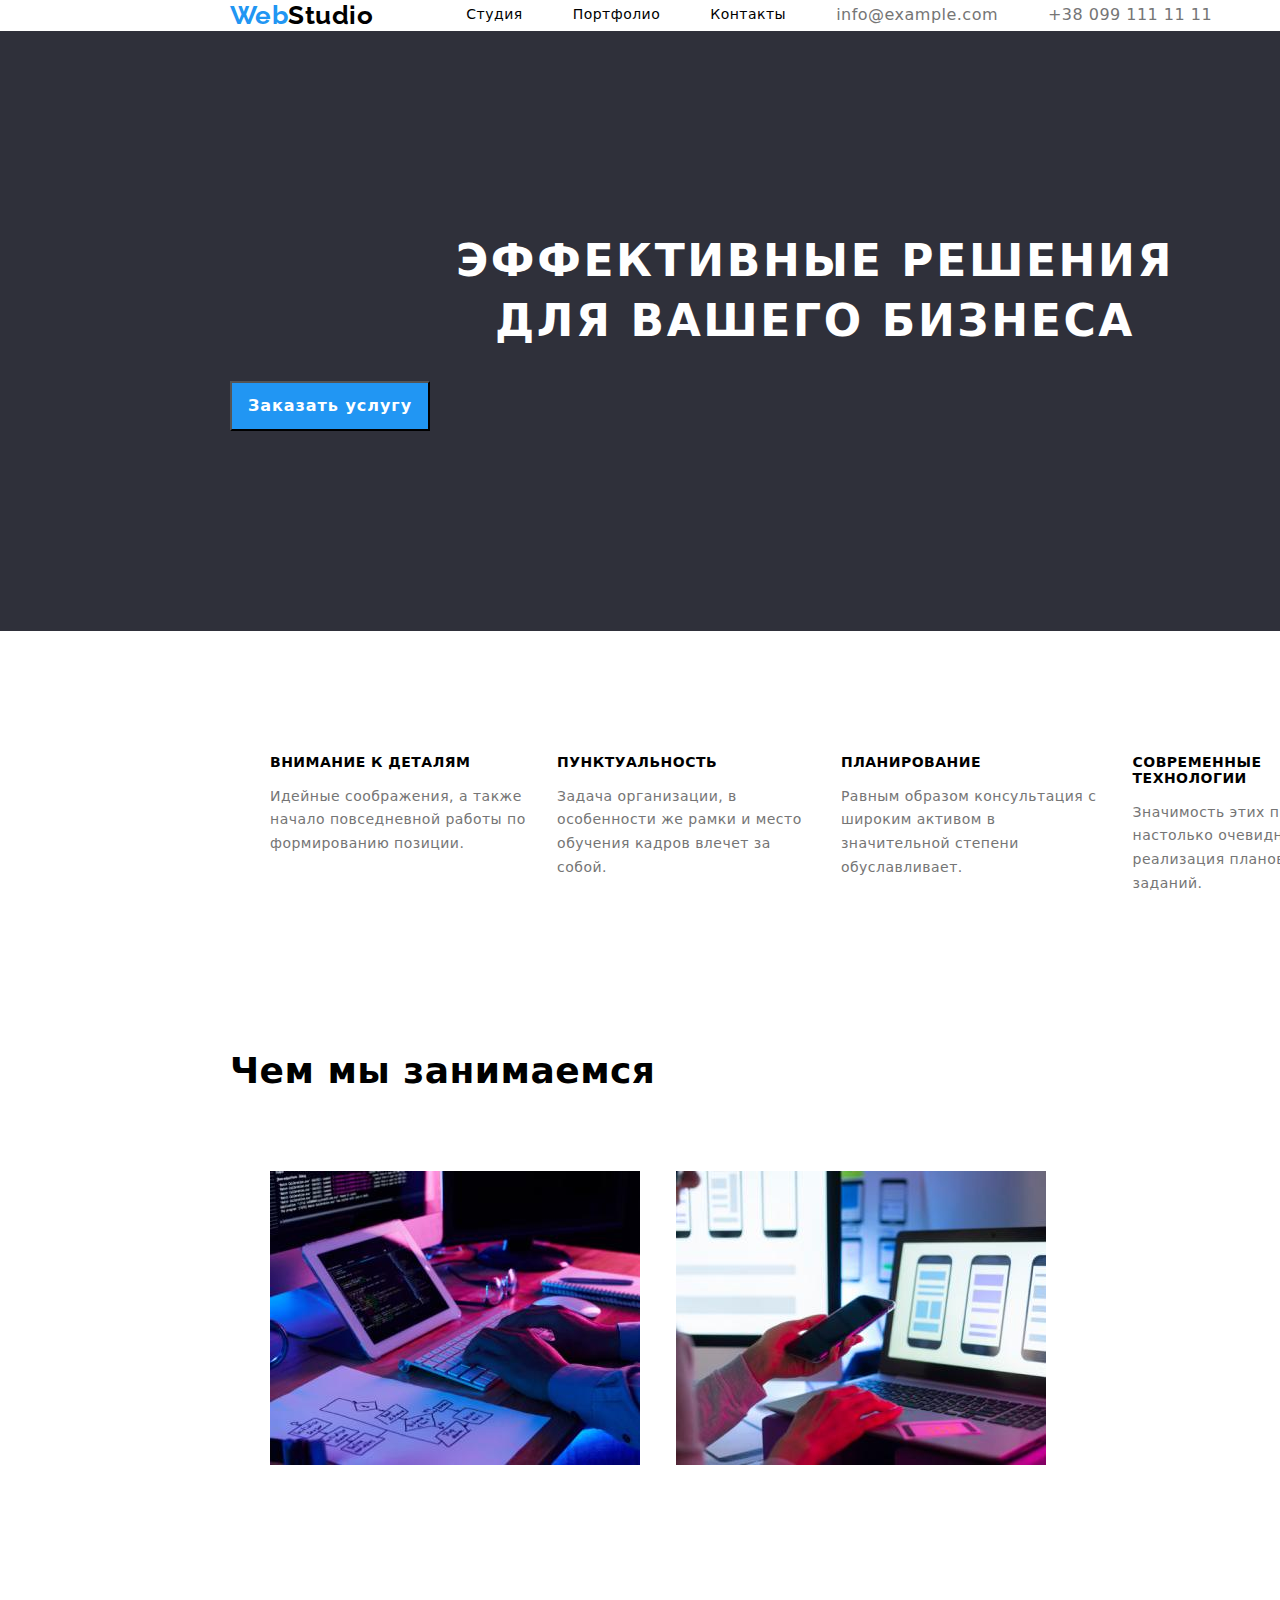
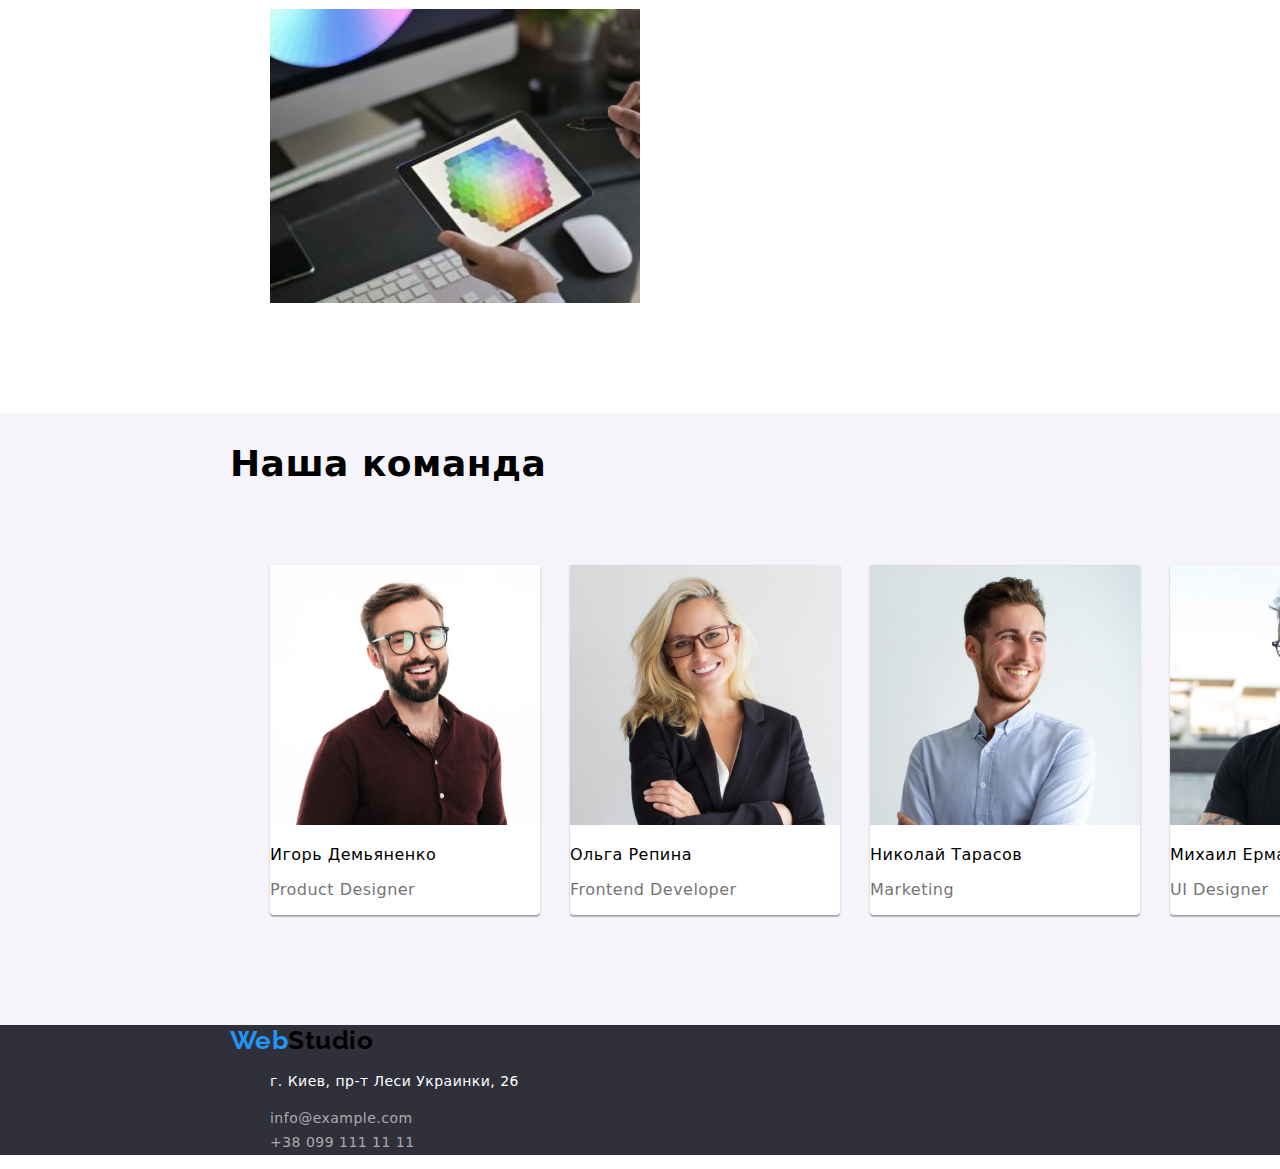
==== index.html @ bfef37d8 "Add files via upload" ====
<!DOCTYPE html>
<html lang="ru">
  <head>
    <meta charset="UTF-8" />
    <meta http-equiv="X-UA-Compatible" content="IE=edge" />
    <meta name="viewport" content="width=device-width, initial-scale=1.0" />
    <title>homework-1</title>
    <link rel="preconnect" href="https://fonts.gstatic.com">
    <link href="https://fonts.googleapis.com/css2?family=Raleway:wght@700&family=Roboto:wght@400;500;700;900&display=swap" rel="stylesheet">
    <link rel="stylesheet" href="./css/styles.css"/>
    <link rel="stylesheet" href="css/modern-normalize.css">
  </head>
  <body>
    <header>
      <div class="container">
      <nav class="navigation-line"> 
        <a href="index.html" class="logo"><span class="logo1">Web</span>Studio</a>
        <ul class="navigation">
          <li ><a class="nav-buttons" href="index.html">Студия</a></li>
          <li ><a class="nav-buttons" href="portfolio.html">Портфолио</a></li>
          <li ><a class="nav-buttons" href="contacts.html">Контакты</a></li>
        </ul>
      
        <ul  class="nav-contacts">
          <li><a class="nav-email" href="mailto:info@example.com">info@example.com</a></li>
          <li><a class="nav-tel" href="tel:+380991111111">+38 099 111 11 11</a></li>
        </ul> 
      </nav>   
    </div>
    </header>
    <main>
      <section class="main-section">
        <div class="container">
        <h1  class="main-congr">Эффективные решения <br>для вашего бизнеса</h1>
        <button class="main-button">Заказать услугу</button>
        </div> 
      </section>
      <section>
        <div class="container">
        <ul class="princips-list">
          <li class="princips">
            <h3 class="princips-title">Внимание к деталям</h3>
            <p class="princips-text">Идейные соображения, а также начало повседневной работы по формированию позиции.</p>
          </li>
          <li class="princips">
            <h3 class="princips-title">Пунктуальность</h3>
            <p  class="princips-text">Задача организации, в особенности же рамки и место обучения кадров влечет за собой.</p>
          </li>
          <li class="princips">
            <h3 class="princips-title">Планирование</h3>
            <p  class="princips-text">Равным образом консультация с широким активом в значительной степени обуславливает.</p>
          </li>
          <li class="princips">
            <h3 class="princips-title">Современные технологии</h3>
            <p  class="princips-text">Значимость этих проблем настолько очевидна, что реализация плановых заданий.</p>
          </li>
        </ul>
      </div>
      </section>
      <section class="activities">
        <div class="container">
        <h2>Чем мы занимаемся</h2>
        <ul>
          <li class="activities-list">
            <img src="images/box1.jpg" alt="box1" width="370">
          </li>
          <li class="activities-list">
            <img src="images/box2.jpg" alt="box2" width="370">
          </li>
          <li class="activities-list">
            <img src="images/box3.jpg" alt="box3" width="370">
          </li>
        </ul>
        </div>
      </section>
      <section class="our-team">
        <div class="container">
        <h2>Наша команда</h2>
        <ul class="team-list">
          <li class="team-card">
            <img src="images/ava1.jpg" alt="card1" width="270">
            <h3 class="cardname">Игорь Демьяненко</h3>
            <p class="role">Product Designer</p>
          </li>
          <li class="team-card">
            <img src="images/ava2.jpg" alt="card2" width="270">
            <h3 class="cardname">Ольга Репина</h3>
            <p class="role">Frontend Developer</p>  
          </li>
          <li class="team-card">
            <img src="images/ava3.jpg" alt="card3" width="270">
            <h3 class="cardname">Николай Тарасов</h3>
            <p class="role">Marketing</p> </li>
          <li class="team-card">
            <img src="images/ava4.jpg" alt="card4" width="270">
            <h3 class="cardname">Михаил Ермаков</h3>
            <p class="role">UI Designer</p></li>
        </ul></div>
      </section>
    </main>
    <footer class="footer">
      <div class="container">
      <a href="index.html" class="logo"><span class="logo1">Web</span>Studio</a>
      <address>
          <ul class="footer-info">
            <li><p class="address">г. Киев, пр-т Леси Украинки, 26</p></li>
            <li><a class="nav-email-down" href="mailto:info@example.com">info@example.com</a></li>
            <li><a class="nav-tel-down" href="tel:+380991111111">+38 099 111 11 11</a></li>
        </ul>
      </address></div>     
    </footer>
  </body>  
</html>
---- css/styles.css ----
:root{
    --grey-color: #757575;
    --hover-color: #2196f3;
}
body{
    font-family: roboto, sans-serif;
    letter-spacing: 0.03em;
}
.container{
    width: 1200px;
    margin: 0 auto;
    margin-left: 215px;
    padding: 0 15px;
}
.main-congr{
    font-size: 44px;
    line-height: 1.36;
    font-weight: 900;
    color: #ffffff;
    text-transform: uppercase;
    letter-spacing: 0.06em;   
}
.navigation-line{
    margin: 0 auto;
    display: flex;
    flex-direction: row;
    align-items:center;    
}
.navigation, .nav-contacts {
    list-style: none;
    text-decoration: none;
    margin: 0;
    padding: 0;
}

/*логотип*/
.logo {
    font-family: Raleway;
    font-size: 26px;
    font-weight: 700;
    line-height: 1.19;
    color: #000000;
}
.logo:hover{
    color: #000000;
}

.logo1 {
    color: var(--hover-color);
}

/*верхняя навигация*/

.navigation {
    display: flex;
    flex-direction: row;
    justify-content: space-between;
    font-size: 14px;
    font-weight: 500;
    line-height: 1.14;
    margin-left: 93px;
}
.nav-buttons{
    color: black;
    padding-right: 50px;   
}
.nav-buttons:hover,
.nav-buttons:focus{
    color: var(--hover-color);
}
.nav-buttons:active{
    color: #2196f3;
}
.nav-contacts{
    display: flex;
    flex-direction: row;
    justify-content: center;
    align-items: center;
}
.nav-email {
   color: var(--grey-color);
}
.nav-tel{
    margin-left: 50px;
    color: var(--grey-color);
}
.nav-email:hover,
.nav-email:focus {
    color: var(--hover-color);
}
.nav-tel:hover,
.nav-tel:focus{
    color: var(--hover-color);
}
.nav-email, .nav-tel, .logo, .nav-buttons {
text-decoration: none;

}
.nav-contacts{
    display: inline-flex; 
}

/*главная секция*/
.main-section {
    background-color: #2F303A;
    justify-content: center;
    align-items: center;
    display: flex;
    flex-direction: column;
}
.main-congr{
    margin: 0px;
    padding-top: 200px;
    text-align: center;
}
.main-button {
    margin-top: 30px;
    margin-bottom: 200px;
    color: #ffffff;
    background-color:var(--hover-color);
    width: 200px;
    height: 50px;
    font-size: 16px;
    line-height: 1.87;
    font-weight: 700;
    letter-spacing: 0.06em;
}
/**/
.princips-list{
    display: flex;
    flex-basis: 270px;
    padding-top: 94px;
}
.princips{
    margin-right: 30px;
}
.princips-title {
    font-size: 18px;
    font-weight: 700;
    line-height: 2;
}
.princips-text{
    color: var(--grey-color);
    font-weight: 400;
}
h2{
    font-size: 36px;
    line-height: 1.16;
    font-weight: bold;
    
}

/*кнопки*/
.button{
    font-family: roboto;
    font-size: 16px;
    line-height: 1.6;
    font-weight: 500;
    cursor: pointer;
    border: none;
    border-radius: 4px;
    margin-right: 8px;
    
}
.button:hover, .button:focus{
    background-color: var(--hover-color);
    color:#ffffff;
}

/*портфолио проекты*/
.filters{
   display: flex;
   justify-content: center;
    list-style: none;
     
}
.projects-list{
    display: flex;
    flex-wrap: wrap;
}
.project{
    margin: 30px 30px;
    list-style: none;
 
}

.princips-list h3{
    text-transform: uppercase;
    line-height: 1.14;
    font-size: 14px;
}
.princips{
    display: inline-table; 
    align-items: center;
    font-size: 14px;
    line-height: 1.7;    
}
.activities{
    display: flex;
    align-items: center;
    flex-direction: column;
    padding-top: 94px;
}

.activities-list{
    display: inline-flex;
    justify-content: center;
    margin: 50px 30px 94px 0;
}
.our-team{
    display: flex;
    align-items: center;
    flex-direction: column;
    background-color: #F5F4FA;
}
.team-list{
    align-items: center;
    display: flex;   
    line-height: 19px;
    list-style: none;
}
.team-card{
    margin: 50px 30px 94px 0px;
    background-color: #ffffff;
    box-shadow: 0px 1px 3px rgba(0, 0, 0, 0.12), 0px 1px 1px rgba(0, 0, 0, 0.14), 0px 2px 1px rgba(0, 0, 0, 0.2);
    border-radius: 0px 0px 4px 4px;
}
.cardname{
    align-items: center;
    font-size: 16px;
    font-weight: 500;
}
.role{
    font-size: 16px;
    color: var(--grey-color);
    font-weight: 400;
}
/*нижняя часть*/
.footer{
    background-color:#2F303A;
}
.address{
    font-size: 14px;
    font-style: normal;
    line-height: 1.7;
    color: #ffffff;
}
.footer-info{
    text-decoration: none;
    list-style: none;
    font-size: 14px;
    font-style: normal;
    line-height: 1.7;
}
.nav-email-down, .nav-tel-down{
    color: rgba(255, 255, 255, 0.6);
    text-decoration: none;
    list-style: none;
    font-size: 14px;
    font-style: normal;
    line-height: 1.7;
}
.nav-email-down:hover, .nav-email-down:focus{
    color: var(--hover-color);
} 
.nav-tel-down:hover, .nav-tel-down:focus{
    color: var(--hover-color);
}
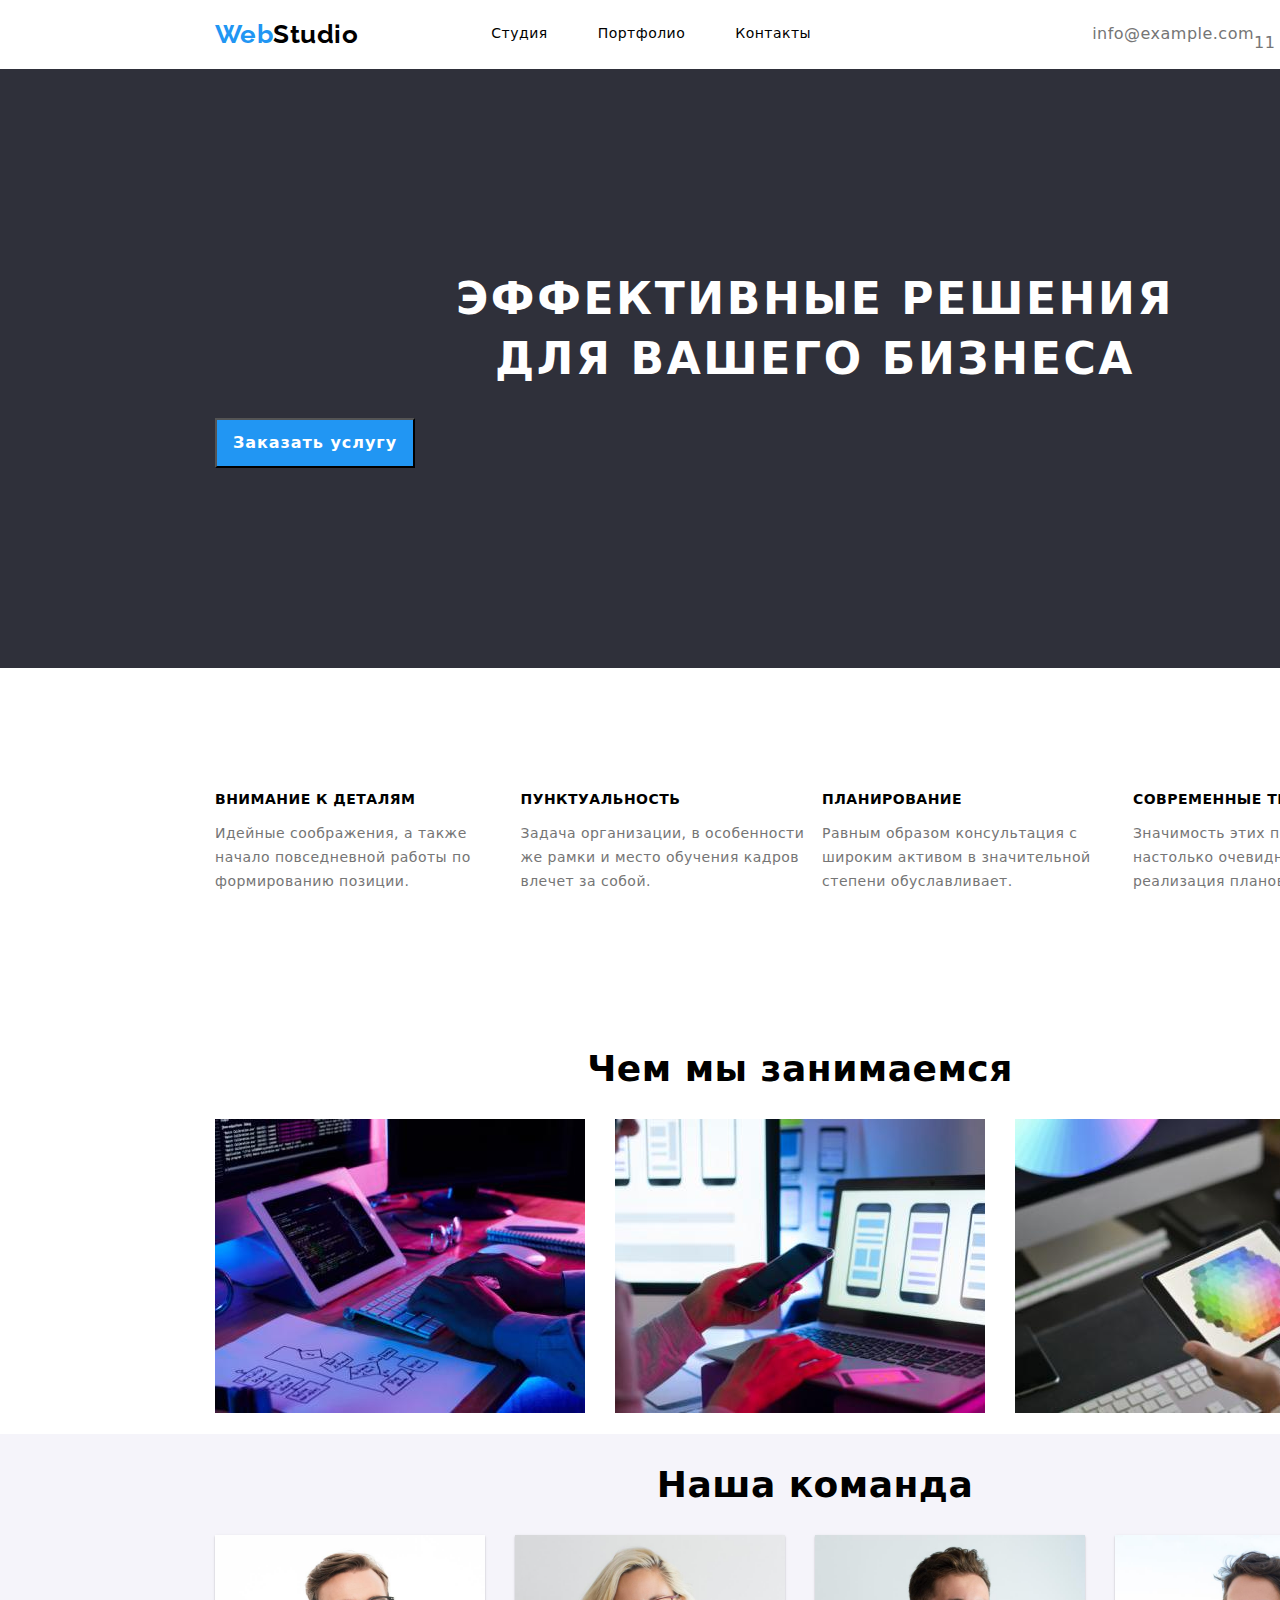
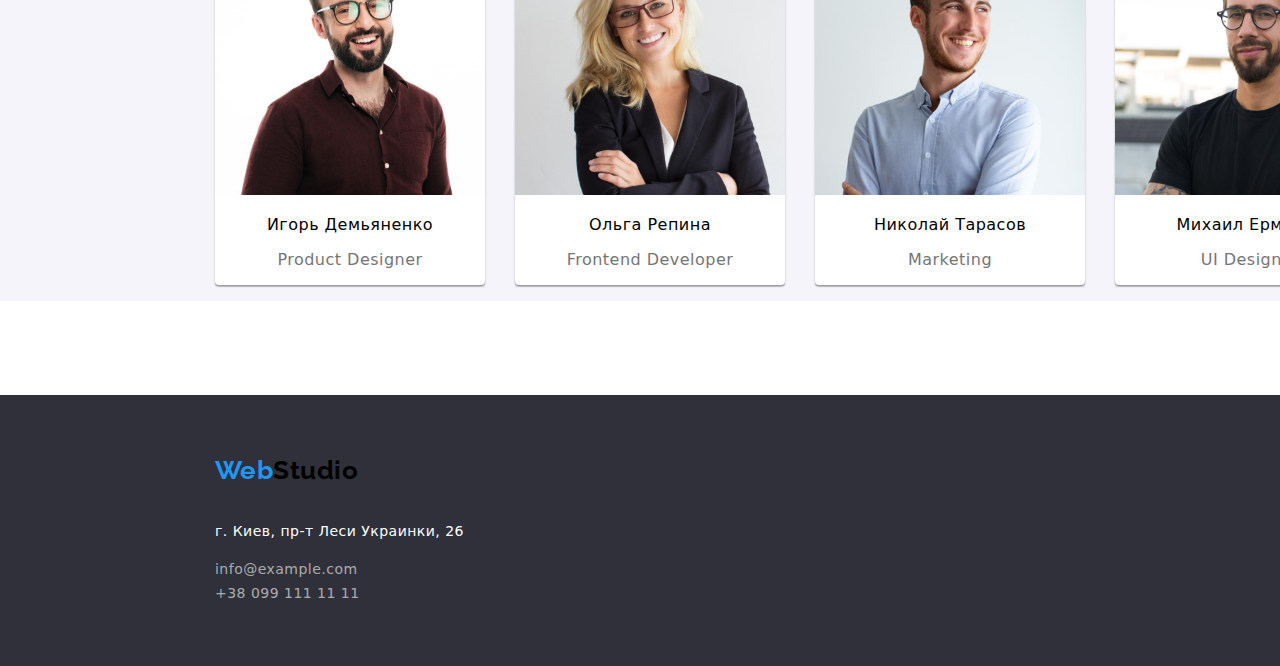
==== commit 12b4abff: "add blocks" ====
--- a/index.html
+++ b/index.html
@@ -59,15 +59,15 @@
       </section>
       <section class="activities">
         <div class="container">
-        <h2>Чем мы занимаемся</h2>
-        <ul>
-          <li class="activities-list">
+        <h2 class="activities-title">Чем мы занимаемся</h2>
+        <ul class="activities-list">
+          <li class="activities-item">
             <img src="images/box1.jpg" alt="box1" width="370">
           </li>
-          <li class="activities-list">
+          <li class="activities-item">
             <img src="images/box2.jpg" alt="box2" width="370">
           </li>
-          <li class="activities-list">
+          <li class="activities-item">
             <img src="images/box3.jpg" alt="box3" width="370">
           </li>
         </ul>
@@ -75,7 +75,7 @@
       </section>
       <section class="our-team">
         <div class="container">
-        <h2>Наша команда</h2>
+        <h2 class="team-title">Наша команда</h2>
         <ul class="team-list">
           <li class="team-card">
             <img src="images/ava1.jpg" alt="card1" width="270">
--- a/css/styles.css
+++ b/css/styles.css
@@ -5,12 +5,93 @@
 body{
     font-family: roboto, sans-serif;
     letter-spacing: 0.03em;
-}
+    list-style: none;
+}
+
 .container{
     width: 1200px;
-    margin: 0 auto;
     margin-left: 215px;
-    padding: 0 15px;
+}
+
+/*логотип*/
+.logo {
+    font-family: Raleway;
+    font-size: 26px;
+    font-weight: 700;
+    line-height: 1.19;
+    color: #000000;
+}
+.logo:hover{
+    color: #000000;
+}
+
+.logo1 {
+    color: var(--hover-color);
+}
+
+/*верхняя навигация*/
+.navigation-line{
+    display: flex;
+    flex-direction: row;
+    align-items:center;  
+}
+.navigation, .nav-contacts {
+    list-style: none;
+    text-decoration: none;
+    
+}
+.navigation {
+    display: flex;
+    flex-direction: row;
+    justify-content: space-between;
+    font-size: 14px;
+    font-weight: 500;
+    line-height: 1.14;
+    margin-left: 93px;
+}
+.nav-buttons{
+    color: black;
+    padding-right: 50px;   
+}
+
+.nav-buttons:hover,
+.nav-buttons:focus{
+    color: var(--hover-color);
+}
+.nav-buttons:active{
+    color: #2196f3;
+}
+.nav-contacts{
+    align-items: center;
+    padding-left: 0px;
+    display: inline-flex; 
+}
+.nav-email {
+   color: var(--grey-color);
+   padding-left: 231px;
+}
+.nav-tel{
+    color: var(--grey-color);
+    padding-left: 50px;
+}
+.nav-email:hover,
+.nav-email:focus {
+    color: var(--hover-color);
+}
+.nav-tel:hover,
+.nav-tel:focus{
+    color: var(--hover-color);
+}
+.nav-email, .nav-tel, .logo, .nav-buttons {
+    text-decoration: none;
+}
+
+/*главная секция*/
+.main-section {
+    background-color: #2F303A;
+    display:block;
+    flex-direction: column;
+    justify-content: center;
 }
 .main-congr{
     font-size: 44px;
@@ -19,96 +100,6 @@
     color: #ffffff;
     text-transform: uppercase;
     letter-spacing: 0.06em;   
-}
-.navigation-line{
-    margin: 0 auto;
-    display: flex;
-    flex-direction: row;
-    align-items:center;    
-}
-.navigation, .nav-contacts {
-    list-style: none;
-    text-decoration: none;
-    margin: 0;
-    padding: 0;
-}
-
-/*логотип*/
-.logo {
-    font-family: Raleway;
-    font-size: 26px;
-    font-weight: 700;
-    line-height: 1.19;
-    color: #000000;
-}
-.logo:hover{
-    color: #000000;
-}
-
-.logo1 {
-    color: var(--hover-color);
-}
-
-/*верхняя навигация*/
-
-.navigation {
-    display: flex;
-    flex-direction: row;
-    justify-content: space-between;
-    font-size: 14px;
-    font-weight: 500;
-    line-height: 1.14;
-    margin-left: 93px;
-}
-.nav-buttons{
-    color: black;
-    padding-right: 50px;   
-}
-.nav-buttons:hover,
-.nav-buttons:focus{
-    color: var(--hover-color);
-}
-.nav-buttons:active{
-    color: #2196f3;
-}
-.nav-contacts{
-    display: flex;
-    flex-direction: row;
-    justify-content: center;
-    align-items: center;
-}
-.nav-email {
-   color: var(--grey-color);
-}
-.nav-tel{
-    margin-left: 50px;
-    color: var(--grey-color);
-}
-.nav-email:hover,
-.nav-email:focus {
-    color: var(--hover-color);
-}
-.nav-tel:hover,
-.nav-tel:focus{
-    color: var(--hover-color);
-}
-.nav-email, .nav-tel, .logo, .nav-buttons {
-text-decoration: none;
-
-}
-.nav-contacts{
-    display: inline-flex; 
-}
-
-/*главная секция*/
-.main-section {
-    background-color: #2F303A;
-    justify-content: center;
-    align-items: center;
-    display: flex;
-    flex-direction: column;
-}
-.main-congr{
     margin: 0px;
     padding-top: 200px;
     text-align: center;
@@ -125,13 +116,14 @@
     font-weight: 700;
     letter-spacing: 0.06em;
 }
-/**/
+
+/*princips section*/
 .princips-list{
     display: flex;
-    flex-basis: 270px;
+    justify-content: center;
     padding-top: 94px;
 }
-.princips{
+.princips:not(::last-child){
     margin-right: 30px;
 }
 .princips-title {
@@ -147,9 +139,20 @@
     font-size: 36px;
     line-height: 1.16;
     font-weight: bold;
-    
-}
-
+}
+.princips-list{
+    list-style-type: none;
+    padding-left: 0px;
+}
+.princips-list h3{
+    text-transform: uppercase;
+    line-height: 1.14;
+    font-size: 14px;
+}
+.princips{
+    font-size: 14px;
+    line-height: 1.7;    
+}
 /*кнопки*/
 .button{
     font-family: roboto;
@@ -160,77 +163,62 @@
     border: none;
     border-radius: 4px;
     margin-right: 8px;
-    
 }
 .button:hover, .button:focus{
     background-color: var(--hover-color);
     color:#ffffff;
 }
 
-/*портфолио проекты*/
-.filters{
-   display: flex;
-   justify-content: center;
-    list-style: none;
-     
-}
-.projects-list{
-    display: flex;
-    flex-wrap: wrap;
-}
-.project{
-    margin: 30px 30px;
-    list-style: none;
- 
-}
-
-.princips-list h3{
-    text-transform: uppercase;
-    line-height: 1.14;
-    font-size: 14px;
-}
-.princips{
-    display: inline-table; 
-    align-items: center;
-    font-size: 14px;
-    line-height: 1.7;    
-}
+
+/**activities**/
+
 .activities{
     display: flex;
-    align-items: center;
-    flex-direction: column;
     padding-top: 94px;
 }
-
+.activities-title{
+    text-align: center;
+}
 .activities-list{
-    display: inline-flex;
-    justify-content: center;
-    margin: 50px 30px 94px 0;
+    padding-left: 0px;
+    list-style-type: none;
+    display: flex;
+}
+.activities-item:not(:last-child){
+    padding-right: 30px;
 }
 .our-team{
     display: flex;
-    align-items: center;
     flex-direction: column;
     background-color: #F5F4FA;
 }
+.team-title{
+    text-align: center;
+}
 .team-list{
-    align-items: center;
+    padding-left: 0px;
     display: flex;   
     line-height: 19px;
     list-style: none;
+    margin-top: 0px;
+}
+.team-list li:not(:last-child){
+    margin-right: 30px;
 }
 .team-card{
-    margin: 50px 30px 94px 0px;
     background-color: #ffffff;
     box-shadow: 0px 1px 3px rgba(0, 0, 0, 0.12), 0px 1px 1px rgba(0, 0, 0, 0.14), 0px 2px 1px rgba(0, 0, 0, 0.2);
     border-radius: 0px 0px 4px 4px;
 }
+
+
 .cardname{
-    align-items: center;
+   text-align: center;
     font-size: 16px;
     font-weight: 500;
 }
 .role{
+    text-align: center;
     font-size: 16px;
     color: var(--grey-color);
     font-weight: 400;
@@ -246,6 +234,8 @@
     color: #ffffff;
 }
 .footer-info{
+    margin: 0px;
+    padding: 20px 0px 60px 0px;
     text-decoration: none;
     list-style: none;
     font-size: 14px;
@@ -265,4 +255,40 @@
 } 
 .nav-tel-down:hover, .nav-tel-down:focus{
     color: var(--hover-color);
+}
+.footer {
+    padding-top: 60px;
+    margin-top: 94px;
+}
+/*портфолио проекты*/
+.filters{
+    padding-left: 0px;
+    margin-top: 94px;
+    margin-bottom: 0px;
+   display: flex;
+   justify-content: center;
+   list-style: none;
+}
+.filters li{
+    margin-right: 0px;
+}
+.button{
+    padding: 6px 22px;
+}
+.projects-list{
+    display: flex;
+    flex-wrap: wrap;
+    padding-top: 34px;
+    padding-left: 0px;
+    margin-top: 0px;
+}
+
+.project{
+    list-style: none;
+}
+.project:not(:last-child){
+    margin-right: 30px;
+}
+.project p{
+    color: var(--grey-color);
 }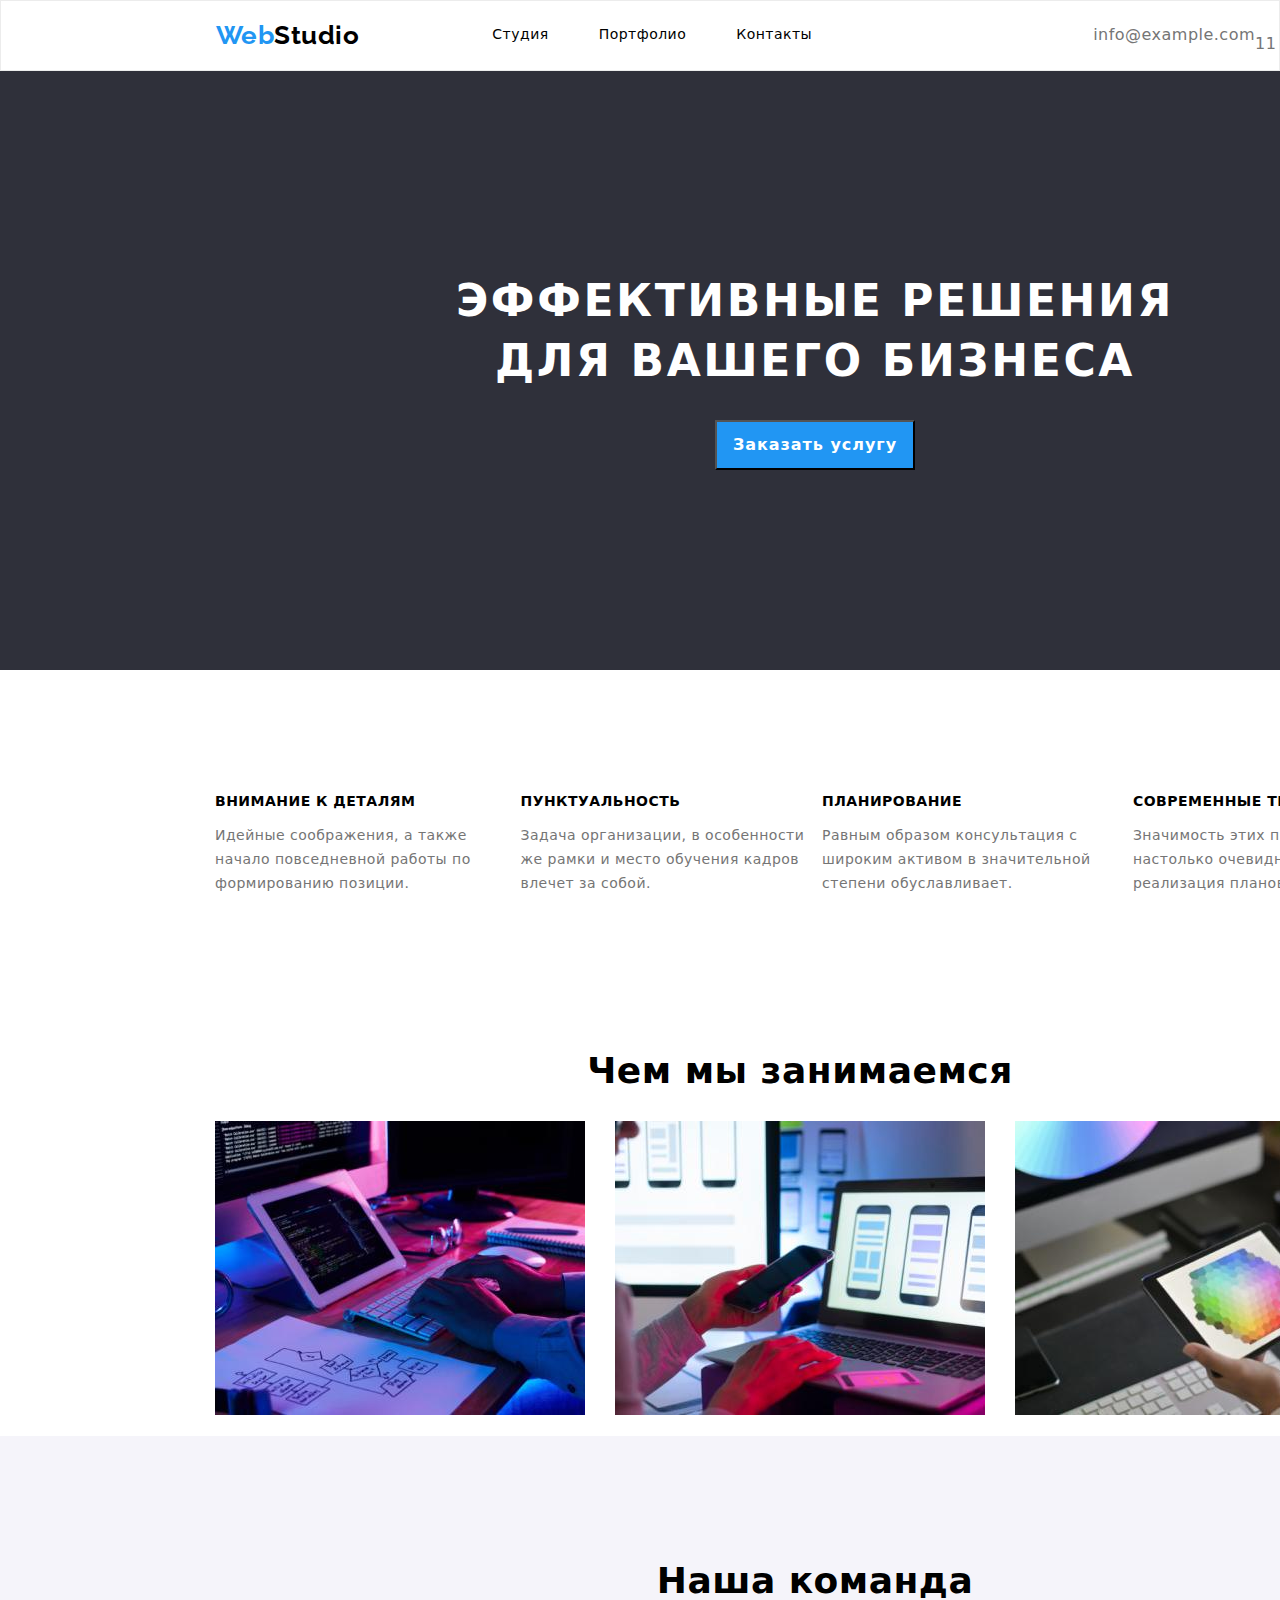
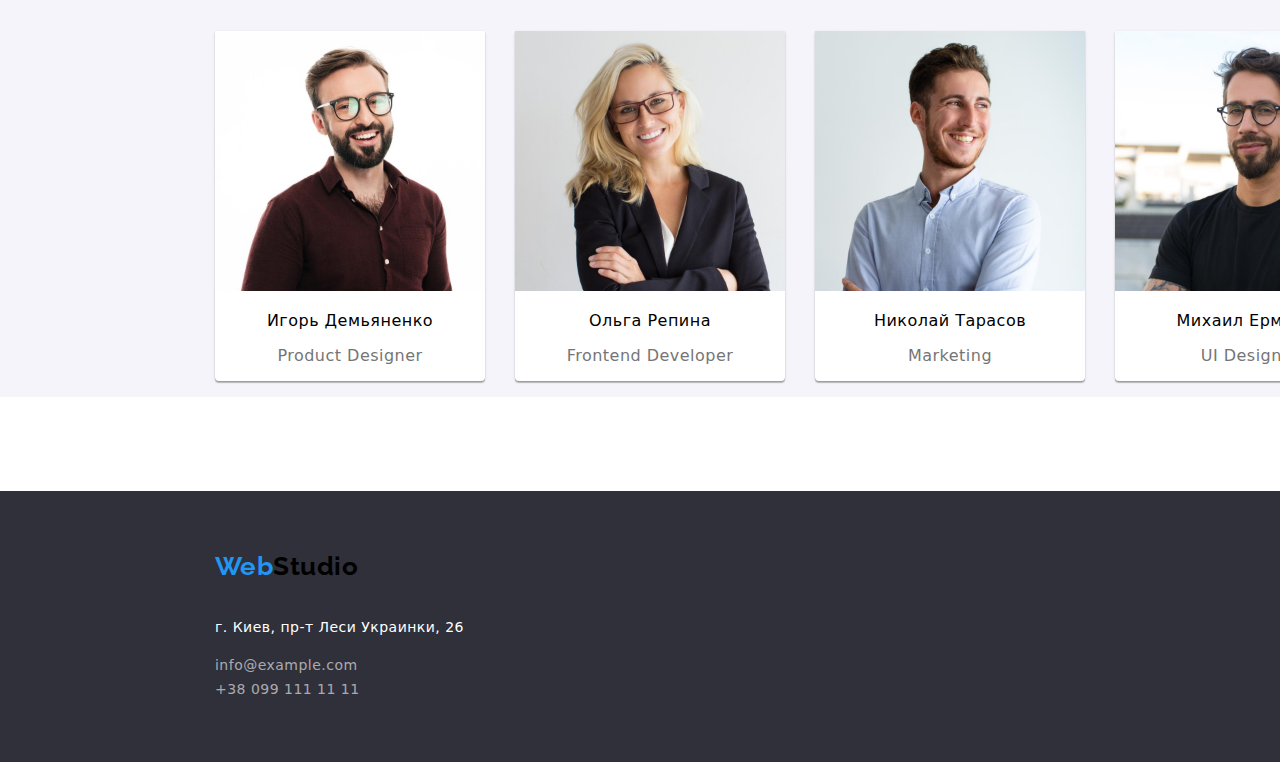
==== commit 7e88400c: "final HW3" ====
--- a/index.html
+++ b/index.html
@@ -31,8 +31,9 @@
     <main>
       <section class="main-section">
         <div class="container">
-        <h1  class="main-congr">Эффективные решения <br>для вашего бизнеса</h1>
-        <button class="main-button">Заказать услугу</button>
+          <div class="central-section">
+          <h1  class="main-congr">Эффективные решения <br>для вашего бизнеса</h1>
+          <button class="main-button">Заказать услугу</button></div>
         </div> 
       </section>
       <section>
--- a/css/styles.css
+++ b/css/styles.css
@@ -33,7 +33,10 @@
 .navigation-line{
     display: flex;
     flex-direction: row;
-    align-items:center;  
+    align-items:center; 
+}
+header{ 
+    border: 1px solid #ECECEC;
 }
 .navigation, .nav-contacts {
     list-style: none;
@@ -89,9 +92,11 @@
 /*главная секция*/
 .main-section {
     background-color: #2F303A;
-    display:block;
+}
+.central-section{
+    display: flex;
     flex-direction: column;
-    justify-content: center;
+    align-items: center;
 }
 .main-congr{
     font-size: 44px;
@@ -188,6 +193,7 @@
     padding-right: 30px;
 }
 .our-team{
+    padding-top: 94px;
     display: flex;
     flex-direction: column;
     background-color: #F5F4FA;
@@ -281,13 +287,22 @@
     padding-top: 34px;
     padding-left: 0px;
     margin-top: 0px;
+    
 }
 
 .project{
     list-style: none;
-}
-.project:not(:last-child){
+    border: 1px solid #EEEEEE;
+    box-shadow: 0px 4px 4px rgba(0, 0, 0, 0.25);
+    margin-bottom: 30px;
+}
+
+.title-h3, .project p{
+    margin: 20px 24px;
+}
+.project:not(:nth-child(3n+3)){
     margin-right: 30px;
+
 }
 .project p{
     color: var(--grey-color);
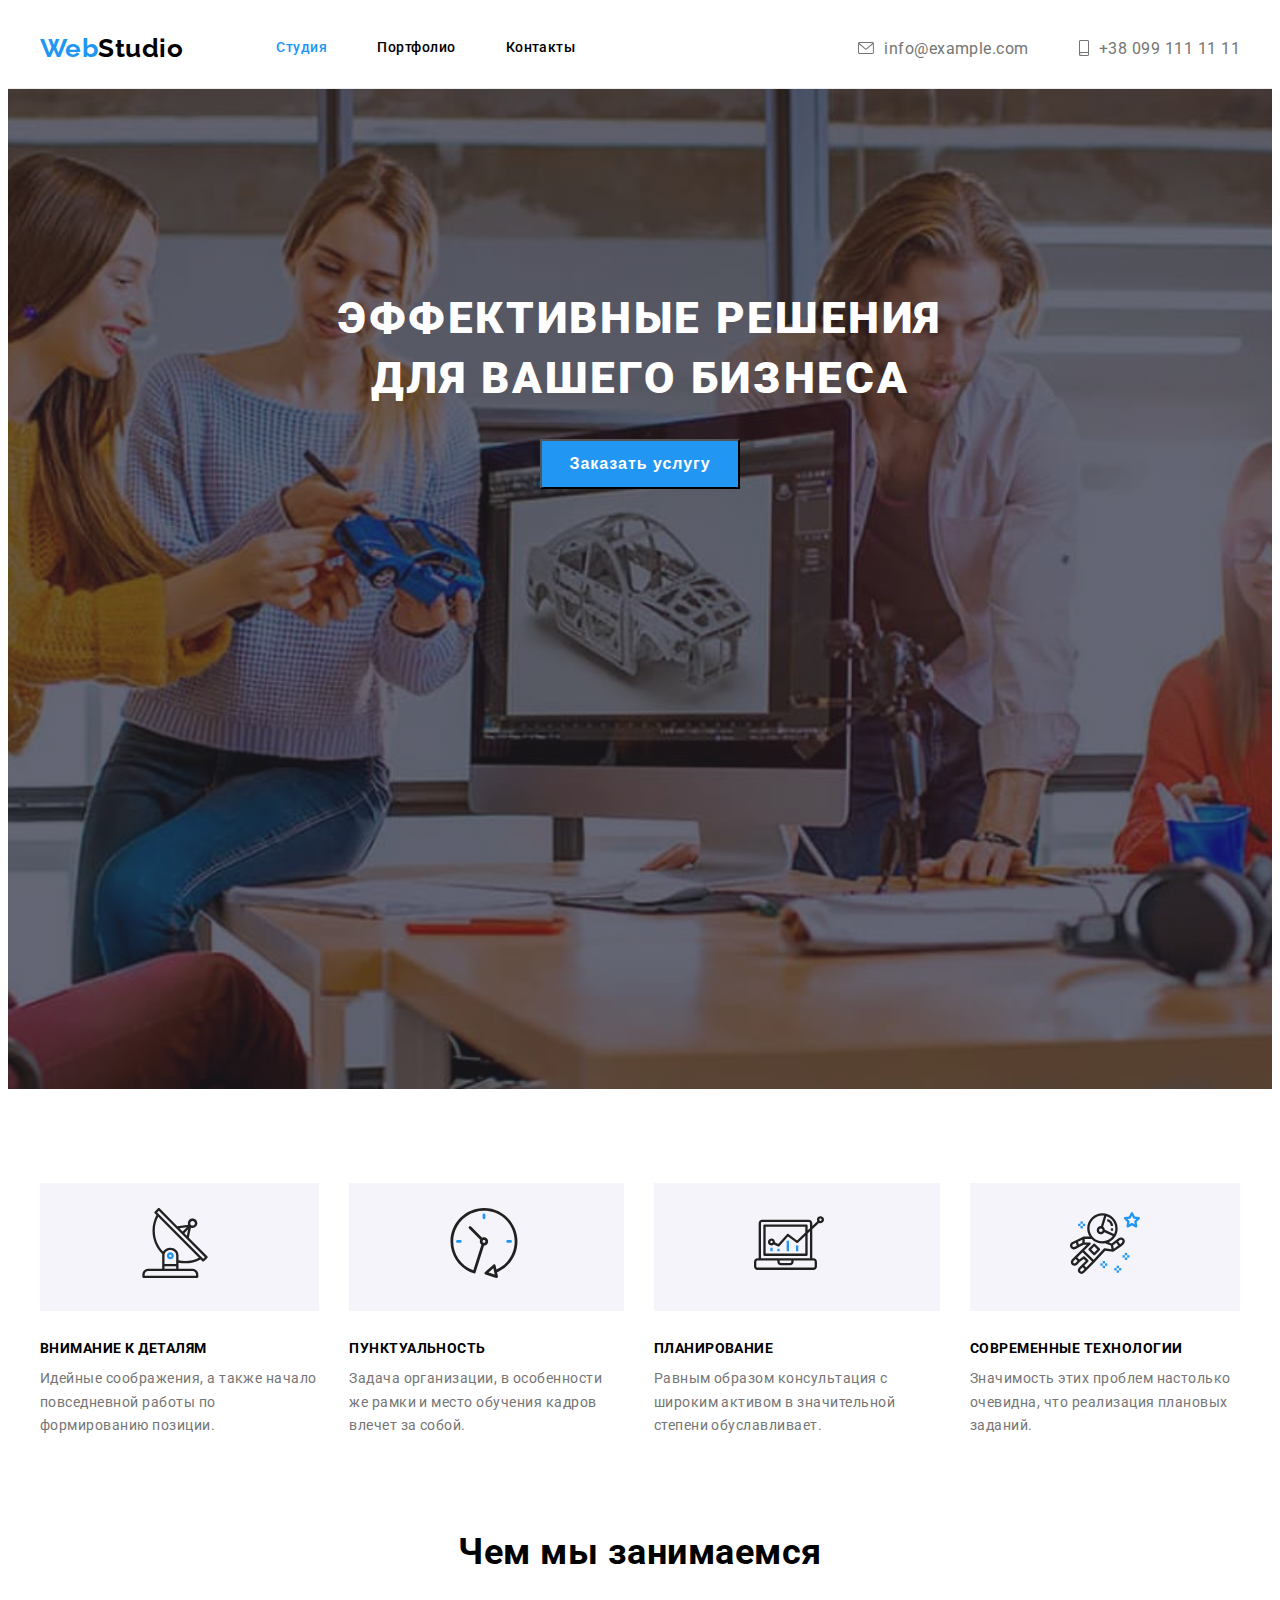
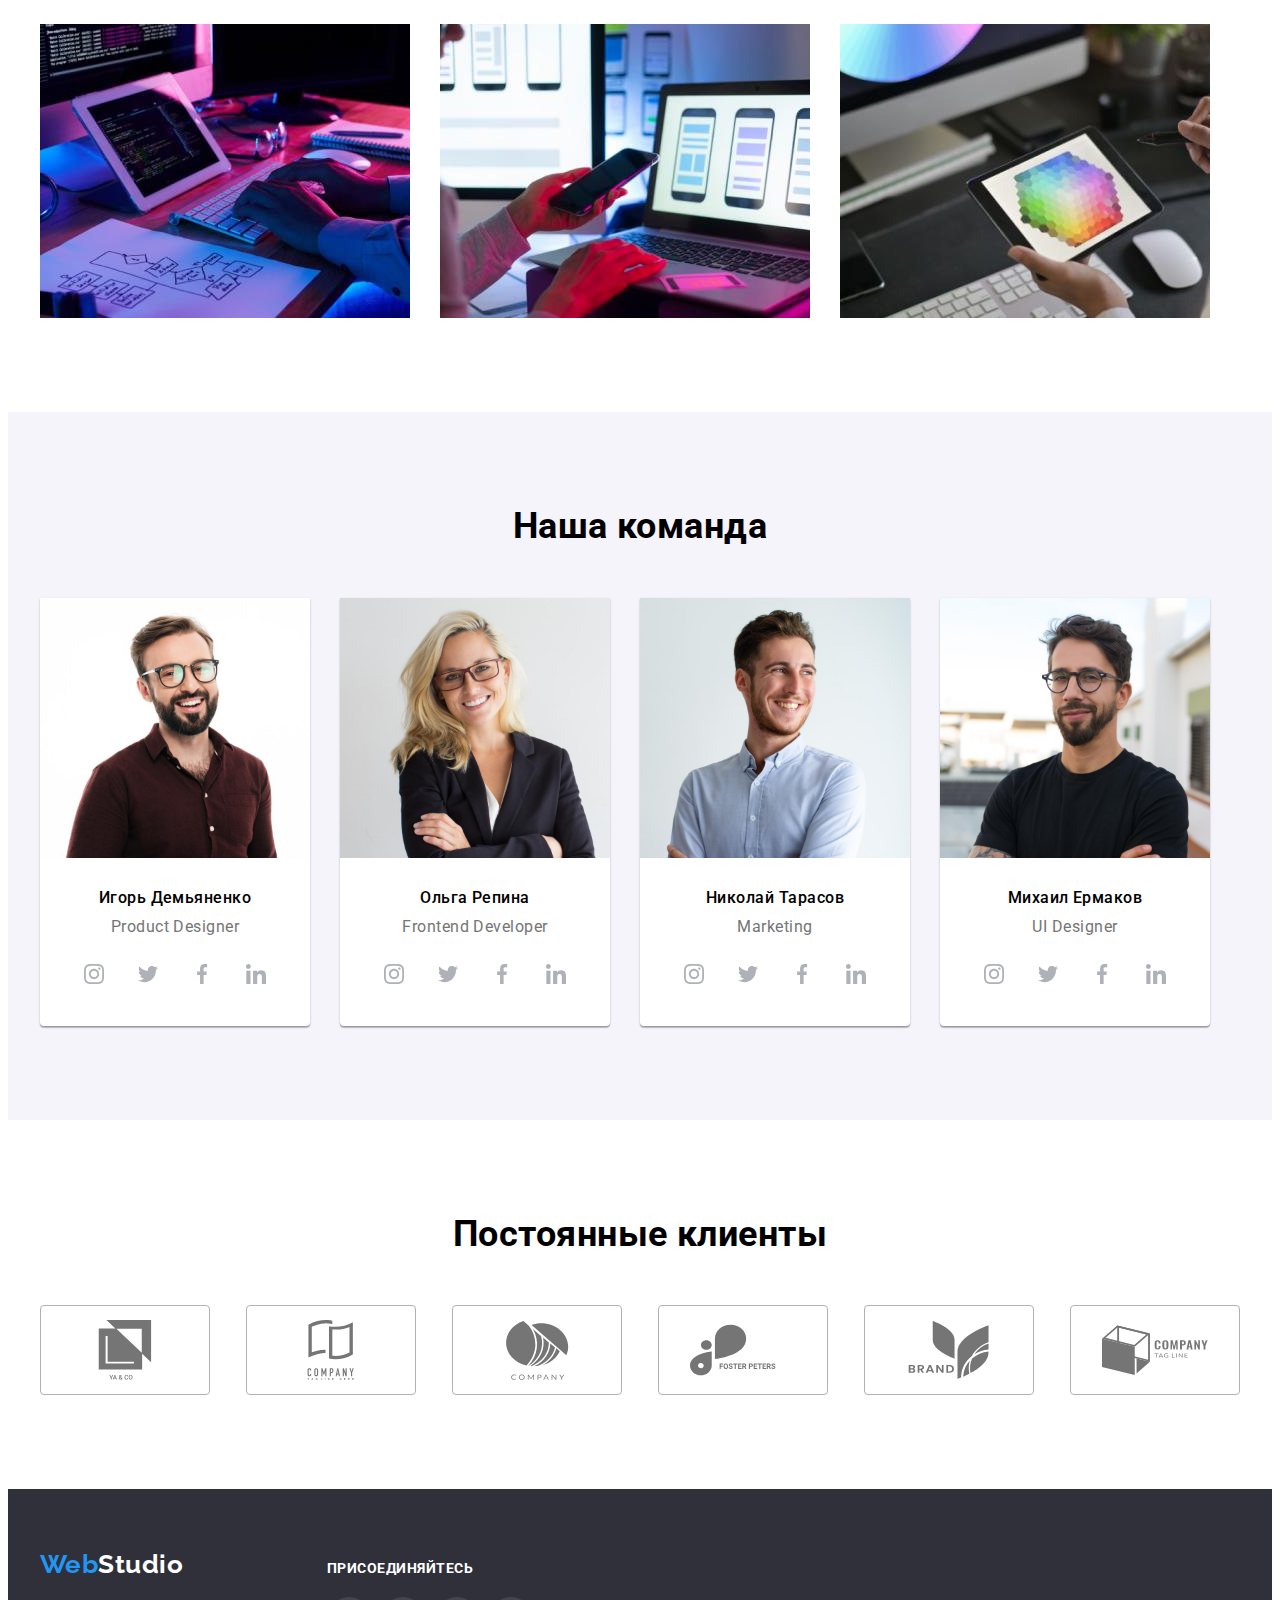
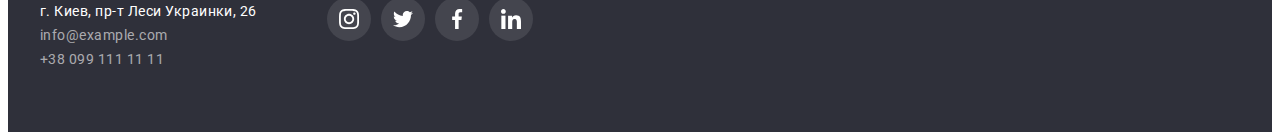
==== commit 4160302f: "HW-3 from 05-07-21" ====
--- a/index.html
+++ b/index.html
@@ -4,111 +4,405 @@
     <meta charset="UTF-8" />
     <meta http-equiv="X-UA-Compatible" content="IE=edge" />
     <meta name="viewport" content="width=device-width, initial-scale=1.0" />
-    <title>homework-1</title>
-    <link rel="preconnect" href="https://fonts.gstatic.com">
-    <link href="https://fonts.googleapis.com/css2?family=Raleway:wght@700&family=Roboto:wght@400;500;700;900&display=swap" rel="stylesheet">
-    <link rel="stylesheet" href="./css/styles.css"/>
-    <link rel="stylesheet" href="css/modern-normalize.css">
+    <title>homework-4</title>
+    <link rel="preconnect" href="https://fonts.gstatic.com" />
+    <link
+      href="https://fonts.googleapis.com/css2?family=Raleway:wght@700&family=Roboto:wght@400;500;700;900&display=swap"
+      rel="stylesheet"
+    />
+    <link
+      rel="stylesheet"
+      href="https://cdnjs.cloudflare.com/ajax/libs/modern-normalize/1.1.0/modern-normalize.min.css"
+      integrity="sha512-wpPYUAdjBVSE4KJnH1VR1HeZfpl1ub8YT/NKx4PuQ5NmX2tKuGu6U/JRp5y+Y8XG2tV+wKQpNHVUX03MfMFn9Q=="
+      crossorigin="anonymous"
+      referrerpolicy="no-referrer"
+    />
+    <link rel="stylesheet" href="./css/styles.css" />
   </head>
   <body>
     <header>
-      <div class="container">
-      <nav class="navigation-line"> 
-        <a href="index.html" class="logo"><span class="logo1">Web</span>Studio</a>
-        <ul class="navigation">
-          <li ><a class="nav-buttons" href="index.html">Студия</a></li>
-          <li ><a class="nav-buttons" href="portfolio.html">Портфолио</a></li>
-          <li ><a class="nav-buttons" href="contacts.html">Контакты</a></li>
+      <div class="container header-flex">
+        <nav class="navigation-line">
+          <a href="index.html" class="logo"
+            ><span class="logo1">Web</span>Studio</a
+          >
+          <ul class="navigation">
+            <li class="navigation-item">
+              <a class="nav-buttons current" href="index.html">Студия</a>
+            </li>
+            <li class="navigation-item">
+              <a class="nav-buttons" href="portfolio.html">Портфолио</a>
+            </li>
+            <li class="navigation-item">
+              <a class="nav-buttons" href="contacts.html">Контакты</a>
+            </li>
+          </ul>
+        </nav>
+        <ul class="nav-contacts">
+          <li class="navigation-item">
+            <a class="nav-email" href="mailto:info@example.com">
+              <svg class="contact-icon" width="16px" height="12px">
+                <use href="./images/icons.svg#icon-mail"></use>
+              </svg>
+              <span>info@example.com</span>
+            </a>
+          </li>
+          <li class="navigation-item">
+            <a class="nav-tel" href="tel:+380991111111">
+              <svg class="contact-icon" width="10px" height="16px">
+                <use href="./images/icons.svg#icon-smartphone"></use>
+              </svg>
+              <span>+38 099 111 11 11</span></a
+            >
+          </li>
         </ul>
-      
-        <ul  class="nav-contacts">
-          <li><a class="nav-email" href="mailto:info@example.com">info@example.com</a></li>
-          <li><a class="nav-tel" href="tel:+380991111111">+38 099 111 11 11</a></li>
-        </ul> 
-      </nav>   
-    </div>
+      </div>
     </header>
     <main>
       <section class="main-section">
         <div class="container">
           <div class="central-section">
-          <h1  class="main-congr">Эффективные решения <br>для вашего бизнеса</h1>
-          <button class="main-button">Заказать услугу</button></div>
-        </div> 
+            <h1 class="main-congr">
+              Эффективные решения <br />для вашего бизнеса
+            </h1>
+            <button class="main-button">Заказать услугу</button>
+          </div>
+        </div>
       </section>
-      <section>
+      <section class="section">
         <div class="container">
-        <ul class="princips-list">
-          <li class="princips">
-            <h3 class="princips-title">Внимание к деталям</h3>
-            <p class="princips-text">Идейные соображения, а также начало повседневной работы по формированию позиции.</p>
-          </li>
-          <li class="princips">
-            <h3 class="princips-title">Пунктуальность</h3>
-            <p  class="princips-text">Задача организации, в особенности же рамки и место обучения кадров влечет за собой.</p>
-          </li>
-          <li class="princips">
-            <h3 class="princips-title">Планирование</h3>
-            <p  class="princips-text">Равным образом консультация с широким активом в значительной степени обуславливает.</p>
-          </li>
-          <li class="princips">
-            <h3 class="princips-title">Современные технологии</h3>
-            <p  class="princips-text">Значимость этих проблем настолько очевидна, что реализация плановых заданий.</p>
-          </li>
-        </ul>
-      </div>
+          <ul class="princips-list">
+            <li class="princips">
+              <div class="princips-icon-overlay">
+                <svg class="icon icon-antenna" width="70" height="70">
+                  <use href="./images/icons.svg#icon-antenna"></use>
+                </svg>
+              </div>
+              <h3 class="princips-title">Внимание к деталям</h3>
+              <p class="princips-text">
+                Идейные соображения, а также начало повседневной работы по
+                формированию позиции.
+              </p>
+            </li>
+            <li class="princips">
+              <div class="princips-icon-overlay">
+                <svg class="icon icon-antenna" width="70" height="70">
+                  <use href="./images/icons.svg#icon-clock"></use>
+                </svg>
+              </div>
+              <h3 class="princips-title">Пунктуальность</h3>
+              <p class="princips-text">
+                Задача организации, в особенности же рамки и место обучения
+                кадров влечет за собой.
+              </p>
+            </li>
+            <li class="princips">
+              <div class="princips-icon-overlay">
+                <svg class="icon icon-antenna" width="70" height="70">
+                  <use href="./images/icons.svg#icon-diagram"></use>
+                </svg>
+              </div>
+              <h3 class="princips-title">Планирование</h3>
+              <p class="princips-text">
+                Равным образом консультация с широким активом в значительной
+                степени обуславливает.
+              </p>
+            </li>
+            <li class="princips">
+              <div class="princips-icon-overlay">
+                <svg class="icon icon-antenna" width="70" height="70">
+                  <use href="./images/icons.svg#icon-astronaut"></use>
+                </svg>
+              </div>
+              <h3 class="princips-title">Современные технологии</h3>
+              <p class="princips-text">
+                Значимость этих проблем настолько очевидна, что реализация
+                плановых заданий.
+              </p>
+            </li>
+          </ul>
+        </div>
       </section>
-      <section class="activities">
+      <section class="activities section">
         <div class="container">
-        <h2 class="activities-title">Чем мы занимаемся</h2>
-        <ul class="activities-list">
-          <li class="activities-item">
-            <img src="images/box1.jpg" alt="box1" width="370">
-          </li>
-          <li class="activities-item">
-            <img src="images/box2.jpg" alt="box2" width="370">
-          </li>
-          <li class="activities-item">
-            <img src="images/box3.jpg" alt="box3" width="370">
-          </li>
-        </ul>
+          <h2 class="activities-title title">Чем мы занимаемся</h2>
+          <ul class="activities-list">
+            <li class="activities-item">
+              <img src="images/box1.jpg" alt="box1" width="370" />
+            </li>
+            <li class="activities-item">
+              <img src="images/box2.jpg" alt="box2" width="370" />
+            </li>
+            <li class="activities-item">
+              <img src="images/box3.jpg" alt="box3" width="370" />
+            </li>
+          </ul>
         </div>
       </section>
-      <section class="our-team">
+      <section class="our-team section">
         <div class="container">
-        <h2 class="team-title">Наша команда</h2>
-        <ul class="team-list">
-          <li class="team-card">
-            <img src="images/ava1.jpg" alt="card1" width="270">
-            <h3 class="cardname">Игорь Демьяненко</h3>
-            <p class="role">Product Designer</p>
-          </li>
-          <li class="team-card">
-            <img src="images/ava2.jpg" alt="card2" width="270">
-            <h3 class="cardname">Ольга Репина</h3>
-            <p class="role">Frontend Developer</p>  
-          </li>
-          <li class="team-card">
-            <img src="images/ava3.jpg" alt="card3" width="270">
-            <h3 class="cardname">Николай Тарасов</h3>
-            <p class="role">Marketing</p> </li>
-          <li class="team-card">
-            <img src="images/ava4.jpg" alt="card4" width="270">
-            <h3 class="cardname">Михаил Ермаков</h3>
-            <p class="role">UI Designer</p></li>
-        </ul></div>
+          <h2 class="team-title title">Наша команда</h2>
+          <ul class="team-list">
+            <li class="team-card">
+              <img src="images/ava1.jpg" alt="card1" width="270" />
+
+              <h3 class="cardname">Игорь Демьяненко</h3>
+              <p class="role">Product Designer</p>
+
+              <ul class="social-list">
+                <li class="social-list-item">
+                  <a class="social-list-link" href="">
+                    <svg class="social-list-icon" width="20px" height="20px">
+                      <use href="./images/icons.svg#icon-instagram"></use>
+                    </svg>
+                  </a>
+                </li>
+                <li class="social-list-item">
+                  <a class="social-list-link" href="">
+                    <svg class="social-list-icon" width="20px" height="20px">
+                      <use href="./images/icons.svg#icon-twitter"></use>
+                    </svg>
+                  </a>
+                </li>
+                <li class="social-list-item">
+                  <a class="social-list-link" href="">
+                    <svg class="social-list-icon" width="20px" height="20px">
+                      <use href="./images/icons.svg#icon-facebook"></use>
+                    </svg>
+                  </a>
+                </li>
+                <li class="social-list-item">
+                  <a class="social-list-link" href="">
+                    <svg class="social-list-icon" width="20px" height="20px">
+                      <use href="./images/icons.svg#icon-linkedin"></use>
+                    </svg>
+                  </a>
+                </li>
+              </ul>
+            </li>
+            <li class="team-card">
+              <img src="images/ava2.jpg" alt="card2" width="270" />
+
+              <h3 class="cardname">Ольга Репина</h3>
+              <p class="role">Frontend Developer</p>
+
+              <ul class="social-list">
+                <li class="social-list-item">
+                  <a class="social-list-link" href="">
+                    <svg class="social-list-icon" width="20px" height="20px">
+                      <use href="./images/icons.svg#icon-instagram"></use>
+                    </svg>
+                  </a>
+                </li>
+                <li class="social-list-item">
+                  <a class="social-list-link" href="">
+                    <svg class="social-list-icon" width="20px" height="20px">
+                      <use href="./images/icons.svg#icon-twitter"></use>
+                    </svg>
+                  </a>
+                </li>
+                <li class="social-list-item">
+                  <a class="social-list-link" href="">
+                    <svg class="social-list-icon" width="20px" height="20px">
+                      <use href="./images/icons.svg#icon-facebook"></use>
+                    </svg>
+                  </a>
+                </li>
+                <li class="social-list-item">
+                  <a class="social-list-link" href="">
+                    <svg class="social-list-icon" width="20px" height="20px">
+                      <use href="./images/icons.svg#icon-linkedin"></use>
+                    </svg>
+                  </a>
+                </li>
+              </ul>
+            </li>
+            <li class="team-card">
+              <img src="images/ava3.jpg" alt="card3" width="270" />
+
+              <h3 class="cardname">Николай Тарасов</h3>
+              <p class="role">Marketing</p>
+
+              <ul class="social-list">
+                <li class="social-list-item">
+                  <a class="social-list-link" href="">
+                    <svg class="social-list-icon" width="20px" height="20px">
+                      <use href="./images/icons.svg#icon-instagram"></use>
+                    </svg>
+                  </a>
+                </li>
+                <li class="social-list-item">
+                  <a class="social-list-link" href="">
+                    <svg class="social-list-icon" width="20px" height="20px">
+                      <use href="./images/icons.svg#icon-twitter"></use>
+                    </svg>
+                  </a>
+                </li>
+                <li class="social-list-item">
+                  <a class="social-list-link" href="">
+                    <svg class="social-list-icon" width="20px" height="20px">
+                      <use href="./images/icons.svg#icon-facebook"></use>
+                    </svg>
+                  </a>
+                </li>
+                <li class="social-list-item">
+                  <a class="social-list-link" href="">
+                    <svg class="social-list-icon" width="20px" height="20px">
+                      <use href="./images/icons.svg#icon-linkedin"></use>
+                    </svg>
+                  </a>
+                </li>
+              </ul>
+            </li>
+            <li class="team-card">
+              <img src="images/ava4.jpg" alt="card4" width="270" />
+
+              <h3 class="cardname">Михаил Ермаков</h3>
+              <p class="role">UI Designer</p>
+
+              <ul class="social-list">
+                <li class="social-list-item">
+                  <a class="social-list-link" href="">
+                    <svg class="social-list-icon" width="20px" height="20px">
+                      <use href="./images/icons.svg#icon-instagram"></use>
+                    </svg>
+                  </a>
+                </li>
+                <li class="social-list-item">
+                  <a class="social-list-link" href="">
+                    <svg class="social-list-icon" width="20px" height="20px">
+                      <use href="./images/icons.svg#icon-twitter"></use>
+                    </svg>
+                  </a>
+                </li>
+                <li class="social-list-item">
+                  <a class="social-list-link" href="">
+                    <svg class="social-list-icon" width="20px" height="20px">
+                      <use href="./images/icons.svg#icon-facebook"></use>
+                    </svg>
+                  </a>
+                </li>
+                <li class="social-list-item">
+                  <a class="social-list-link" href="">
+                    <svg class="social-list-icon" width="20px" height="20px">
+                      <use href="./images/icons.svg#icon-linkedin"></use>
+                    </svg>
+                  </a>
+                </li>
+              </ul>
+            </li>
+          </ul>
+        </div>
+      </section>
+      <section class="regular-clients section">
+        <div class="container">
+          <h2 class="clients-title title">Постоянные клиенты</h2>
+          <ul class="clients-logo-list">
+            <li class="clients-logo-item">
+              <a href="" class="clients-logo-link">
+                <svg class="clients-logo">
+                  <use href="./images/icons.svg#icon-regular-clients-1"></use>
+                </svg>
+              </a>
+            </li>
+            <li class="clients-logo-item">
+              <a href="" class="clients-logo-link">
+                <svg class="clients-logo">
+                  <use href="./images/icons.svg#icon-regular-clients-2"></use>
+                </svg>
+              </a>
+            </li>
+            <li class="clients-logo-item">
+              <a href="" class="clients-logo-link">
+                <svg class="clients-logo">
+                  <use href="./images/icons.svg#icon-regular-clients-3"></use>
+                </svg>
+              </a>
+            </li>
+            <li class="clients-logo-item">
+              <a href="" class="clients-logo-link">
+                <svg class="clients-logo">
+                  <use href="./images/icons.svg#icon-regular-clients-4"></use>
+                </svg>
+              </a>
+            </li>
+            <li class="clients-logo-item">
+              <a href="" class="clients-logo-link">
+                <svg class="clients-logo">
+                  <use href="./images/icons.svg#icon-regular-clients-5"></use>
+                </svg>
+              </a>
+            </li>
+            <li class="clients-logo-item">
+              <a href="" class="clients-logo-link">
+                <svg class="clients-logo">
+                  <use href="./images/icons.svg#icon-regular-clients-6"></use>
+                </svg>
+              </a>
+            </li>
+          </ul>
+        </div>
       </section>
     </main>
+
     <footer class="footer">
-      <div class="container">
-      <a href="index.html" class="logo"><span class="logo1">Web</span>Studio</a>
-      <address>
-          <ul class="footer-info">
-            <li><p class="address">г. Киев, пр-т Леси Украинки, 26</p></li>
-            <li><a class="nav-email-down" href="mailto:info@example.com">info@example.com</a></li>
-            <li><a class="nav-tel-down" href="tel:+380991111111">+38 099 111 11 11</a></li>
-        </ul>
-      </address></div>     
+      <div class="container footer-container">
+        <div class="footer-side">
+          <a href="index.html" class="logo"
+            ><span class="logo1">Web</span>Studio</a
+          >
+          <address>
+            <ul class="footer-info">
+              <li><p class="address">г. Киев, пр-т Леси Украинки, 26</p></li>
+              <li>
+                <a class="nav-email-down" href="mailto:info@example.com"
+                  >info@example.com</a
+                >
+              </li>
+              <li>
+                <a class="nav-tel-down" href="tel:+380991111111"
+                  >+38 099 111 11 11</a
+                >
+              </li>
+            </ul>
+          </address>
+        </div>
+        <div class="footer-social">
+          <section class="social-list-footer">
+            <h3 class="social-list-title">ПРИСОЕДИНЯЙТЕСЬ</h3>
+            <ul class="social-list">
+              <li class="social-list-item">
+                <a class="social-list-link" href="">
+                  <svg class="social-list-icon" width="20px" height="20px">
+                    <use href="./images/icons.svg#icon-instagram"></use>
+                  </svg>
+                </a>
+              </li>
+              <li class="social-list-item">
+                <a class="social-list-link" href="">
+                  <svg class="social-list-icon" width="20px" height="20px">
+                    <use href="./images/icons.svg#icon-twitter"></use>
+                  </svg>
+                </a>
+              </li>
+              <li class="social-list-item">
+                <a class="social-list-link" href="">
+                  <svg class="social-list-icon" width="20px" height="20px">
+                    <use href="./images/icons.svg#icon-facebook"></use>
+                  </svg>
+                </a>
+              </li>
+              <li class="social-list-item">
+                <a class="social-list-link" href="">
+                  <svg class="social-list-icon" width="20px" height="20px">
+                    <use href="./images/icons.svg#icon-linkedin"></use>
+                  </svg>
+                </a>
+              </li>
+            </ul>
+          </section>
+        </div>
+      </div>
     </footer>
-  </body>  
-</html>    +  </body>
+</html>
--- a/css/styles.css
+++ b/css/styles.css
@@ -1,18 +1,42 @@
-:root{
+:root {
     --grey-color: #757575;
     --hover-color: #2196f3;
-}
-body{
+    --link-color: #afb1b8;
+}
+
+body {
     font-family: roboto, sans-serif;
     letter-spacing: 0.03em;
+}
+a {
+    text-decoration: none;
+}
+ul,
+li,
+p,
+h1,
+h2,
+h3 {
+    margin: 0;
+    padding: 0;
+}
+ul,
+li {
     list-style: none;
 }
-
-.container{
+img {
+    width: 100%;
+    height: auto;
+    display: block;
+}
+.container {
     width: 1200px;
-    margin-left: 215px;
-}
-
+    margin: 0 auto;
+    padding: 0 15px;
+}
+.title {
+    margin-bottom: 50px;
+}
 /*логотип*/
 .logo {
     font-family: Raleway;
@@ -21,7 +45,7 @@
     line-height: 1.19;
     color: #000000;
 }
-.logo:hover{
+.logo:hover {
     color: #000000;
 }
 
@@ -30,90 +54,117 @@
 }
 
 /*верхняя навигация*/
-.navigation-line{
-    display: flex;
-    flex-direction: row;
-    align-items:center; 
-}
-header{ 
-    border: 1px solid #ECECEC;
-}
-.navigation, .nav-contacts {
-    list-style: none;
-    text-decoration: none;
-    
+.navigation-line {
+    display: flex;
+    align-items: center;
+}
+header {
+    border-bottom: 1px solid #ececec;
+    height: 80px;
+    display: flex;
+    align-items: center;
+}
+.header-flex {
+    display: flex;
+    justify-content: center;
 }
 .navigation {
     display: flex;
-    flex-direction: row;
-    justify-content: space-between;
     font-size: 14px;
     font-weight: 500;
     line-height: 1.14;
     margin-left: 93px;
 }
-.nav-buttons{
+.nav-buttons {
     color: black;
-    padding-right: 50px;   
-}
-
+}
+.navigation-item:not(:last-of-type) {
+    margin-right: 50px;
+}
+/* .navigation-item{
+    display: flex;
+    justify-content: center;
+    align-items: center;
+} */
+/* .contact-icon{
+    display: flex;
+    justify-content: center;
+    align-items: center;
+} */
 .nav-buttons:hover,
-.nav-buttons:focus{
-    color: var(--hover-color);
-}
-.nav-buttons:active{
+.nav-buttons:focus {
+    color: var(--hover-color);
+}
+.nav-buttons:active {
     color: #2196f3;
 }
-.nav-contacts{
+.nav-buttons.current {
+    color: var(--hover-color);
+}
+.nav-contacts {
     align-items: center;
     padding-left: 0px;
-    display: inline-flex; 
+    display: inline-flex;
+    margin-left: auto;
 }
 .nav-email {
-   color: var(--grey-color);
-   padding-left: 231px;
-}
-.nav-tel{
     color: var(--grey-color);
-    padding-left: 50px;
+    display: flex;
+    justify-content: center;
+    align-items: center;
+}
+.nav-tel {
+    color: var(--grey-color);
+    display: flex;
+    justify-content: center;
+    align-items: center;
 }
 .nav-email:hover,
 .nav-email:focus {
     color: var(--hover-color);
 }
 .nav-tel:hover,
-.nav-tel:focus{
-    color: var(--hover-color);
-}
-.nav-email, .nav-tel, .logo, .nav-buttons {
-    text-decoration: none;
-}
-
+.nav-tel:focus {
+    color: var(--hover-color);
+}
+.nav-email:hover .contact-icon,
+.nav-email:focus .contact-icon {
+    fill: var(--hover-color);
+}
+.nav-tel:hover .contact-icon,
+.nav-tel:focus .contact-icon {
+    fill: var(--hover-color);
+}
 /*главная секция*/
 .main-section {
-    background-color: #2F303A;
-}
-.central-section{
+    background-color: #2f303a;
+    background-image: linear-gradient(rgba(47, 48, 58, 0.4), rgba(47, 48, 58, 0.4)), url("../images/hero-image.jpg");
+    max-width: 1600px;
+    min-height: 600px;
+    background-size: cover;
+    background-position: center;
+    padding: 200px 0;
+    margin: 0 auto;
+}
+.central-section {
     display: flex;
     flex-direction: column;
     align-items: center;
 }
-.main-congr{
+.main-congr {
     font-size: 44px;
     line-height: 1.36;
     font-weight: 900;
     color: #ffffff;
     text-transform: uppercase;
-    letter-spacing: 0.06em;   
+    letter-spacing: 0.06em;
     margin: 0px;
-    padding-top: 200px;
     text-align: center;
 }
 .main-button {
     margin-top: 30px;
-    margin-bottom: 200px;
-    color: #ffffff;
-    background-color:var(--hover-color);
+    color: #ffffff;
+    background-color: var(--hover-color);
     width: 200px;
     height: 50px;
     font-size: 16px;
@@ -123,43 +174,254 @@
 }
 
 /*princips section*/
-.princips-list{
-    display: flex;
-    justify-content: center;
-    padding-top: 94px;
-}
-.princips:not(::last-child){
+.section {
+    padding: 94px 0;
+}
+.princips-list {
+    display: flex;
+    padding-left: 0px;
+}
+.princips:not(::last-child) {
     margin-right: 30px;
 }
 .princips-title {
-    font-size: 18px;
+    margin-top: 30px;
+    margin-bottom: 10px;
+    text-transform: uppercase;
+    line-height: 1.14;
+    font-size: 14px;
     font-weight: 700;
-    line-height: 2;
-}
-.princips-text{
+}
+.princips-text {
     color: var(--grey-color);
     font-weight: 400;
 }
-h2{
+h2 {
     font-size: 36px;
     line-height: 1.16;
     font-weight: bold;
 }
-.princips-list{
+
+.princips-list h3 {
+}
+.princips {
+    font-size: 14px;
+    line-height: 1.7;
+}
+.princips:not(:last-child) {
+    margin-right: 30px;
+}
+.icon {
+    background-position: center;
+    margin: 25px 100px;
+}
+.princips-icon-overlay {
+    background-color: #f5f4fa;
+    background-size: 270px 120px;
+    margin-bottom: 30px;
+}
+
+/**activities**/
+.activities {
+    display: flex;
+    padding-top: 0;
+}
+.activities-title {
+    text-align: center;
+}
+.activities-list {
+    padding-left: 0px;
     list-style-type: none;
-    padding-left: 0px;
-}
-.princips-list h3{
-    text-transform: uppercase;
+    display: flex;
+}
+.activities-item:not(:last-child) {
+    padding-right: 30px;
+}
+/**our team section**/
+.our-team {
+    background-color: #f5f4fa;
+}
+.team-title {
+    text-align: center;
+}
+.team-list {
+    display: flex;
+}
+.team-card {
+    background-color: #ffffff;
+    box-shadow: 0px 1px 3px rgba(0, 0, 0, 0.12), 0px 1px 1px rgba(0, 0, 0, 0.14), 0px 2px 1px rgba(0, 0, 0, 0.2);
+    border-radius: 0px 0px 4px 4px;
+    width: 270px;
+}
+.team-card:not(:last-child) {
+    margin-right: 30px;
+}
+.cardname {
+    text-align: center;
+    font-size: 16px;
+    font-weight: 500;
+    margin-top: 30px;
+    margin-bottom: 10px;
+}
+.role {
+    text-align: center;
+    font-size: 16px;
+    color: var(--grey-color);
+    font-weight: 400;
+}
+
+/**social icons*/
+.social-list {
+    list-style: none;
+    display: flex;
+    justify-content: space-between;
+    margin: 16px 32px 30px;
+}
+/* .social-list-item{
+    margin: 0px;
+} */
+.social-list-link {
+    display: flex;
+    align-items: center;
+    justify-content: center;
+    width: 44px;
+    height: 44px;
+    border-radius: 50%;
+    fill: var(--link-color);
+}
+/* .social-list-icon{
+   width="20px" height="20px"
+} */
+
+.social-list-link:hover,
+.social-list-link:focus {
+    fill: #ffffff;
+    background-color: var(--hover-color);
+}
+.contact-icon {
+    fill: var(--grey-color);
+    margin-right: 10px;
+}
+.contact-icon:hover,
+.contact-icon:focus {
+    fill: var(--hover-color);
+}
+
+/** clients section**/
+.regular-clients {
+}
+.clients-title {
+    display: flex;
+    justify-content: center;
+}
+.clients-logo-list {
+    padding: 0px;
+    list-style: none;
+    display: flex;
+    justify-content: space-between;
+}
+.clients-logo-link {
+    display: flex;
+    justify-content: center;
+    align-items: center;
+    width: 170px;
+    height: 90px;
+    fill: var(--grey-color);
+    border: 1px solid #afb1b8;
+    box-sizing: border-box;
+    border-radius: 4px;
+}
+.clients-logo {
+    width: 106px;
+    height: 60px;
+}
+
+.clients-logo-link:hover,
+.clients-logo-link:focus {
+    fill: var(--hover-color);
+    border-color: var(--hover-color);
+}
+
+/*нижняя часть*/
+.footer {
+    background-color: #2f303a;
+    padding: 60px 0;
+}
+
+.footer-info {
+    margin-top: 20px;
+    text-decoration: none;
+    list-style: none;
+    font-size: 14px;
+    font-style: normal;
+    line-height: 1.7;
+    color: #ffffff;
+}
+.footer-blocks {
+    display: flex;
+}
+.footer-side {
+    margin-right: 70px;
+}
+.footer-side .logo {
+    color: #ffffff;
+}
+.nav-email-down,
+.nav-tel-down {
+    color: rgba(255, 255, 255, 0.6);
+    text-decoration: none;
+    list-style: none;
+    font-size: 14px;
+    font-style: normal;
+    line-height: 1.7;
+}
+.nav-email-down:hover,
+.nav-email-down:focus {
+    color: var(--hover-color);
+}
+.nav-tel-down:hover,
+.nav-tel-down:focus {
+    color: var(--hover-color);
+}
+.footer-container {
+    display: flex;
+}
+.footer-social {
+    margin-top: 12px;
+}
+.footer-social .social-list {
+    margin: 0px;
+    padding: 0px;
+    display: flex;
+    justify-content: flex-start;
+}
+.footer-social .social-list-item {
+    background-color: #ffffff1a;
+    border-radius: 50%;
+    margin: 0px 10px 0px 0px;
+}
+.footer-social .social-list-icon {
+    fill: #ffffff;
+}
+.social-list-title {
+    color: #ffffff;
+    font-size: 14px;
     line-height: 1.14;
-    font-size: 14px;
-}
-.princips{
-    font-size: 14px;
-    line-height: 1.7;    
+    margin-bottom: 20px;
+}
+/*портфолио */
+/*filters*/
+.filters {
+    margin-bottom: 50px;
+    display: flex;
+    justify-content: center;
+}
+.filters-item:not(:last-child) {
+    margin-right: 8px;
 }
 /*кнопки*/
-.button{
+.button {
+    padding: 6px 22px;
     font-family: roboto;
     font-size: 16px;
     line-height: 1.6;
@@ -167,143 +429,46 @@
     cursor: pointer;
     border: none;
     border-radius: 4px;
-    margin-right: 8px;
-}
-.button:hover, .button:focus{
+}
+.button:hover,
+.button:focus {
     background-color: var(--hover-color);
-    color:#ffffff;
-}
-
-
-/**activities**/
-
-.activities{
-    display: flex;
-    padding-top: 94px;
-}
-.activities-title{
-    text-align: center;
-}
-.activities-list{
-    padding-left: 0px;
-    list-style-type: none;
-    display: flex;
-}
-.activities-item:not(:last-child){
-    padding-right: 30px;
-}
-.our-team{
-    padding-top: 94px;
-    display: flex;
-    flex-direction: column;
-    background-color: #F5F4FA;
-}
-.team-title{
-    text-align: center;
-}
-.team-list{
-    padding-left: 0px;
-    display: flex;   
-    line-height: 19px;
-    list-style: none;
-    margin-top: 0px;
-}
-.team-list li:not(:last-child){
-    margin-right: 30px;
-}
-.team-card{
-    background-color: #ffffff;
-    box-shadow: 0px 1px 3px rgba(0, 0, 0, 0.12), 0px 1px 1px rgba(0, 0, 0, 0.14), 0px 2px 1px rgba(0, 0, 0, 0.2);
-    border-radius: 0px 0px 4px 4px;
-}
-
-
-.cardname{
-   text-align: center;
-    font-size: 16px;
-    font-weight: 500;
-}
-.role{
-    text-align: center;
-    font-size: 16px;
+    color: #ffffff;
+    box-shadow: 0px 4px 4px 0px #00000040;
+}
+/*projects*/
+.projects-list {
+    display: flex;
+    flex-wrap: wrap;
+    justify-content: space-between;
+}
+
+/* .project{
+    border: 1px solid #EEEEEE;
+} */
+.project:hover {
+    box-shadow: 0px 4px 4px rgba(0, 0, 0, 0.25);
+}
+.project {
+    margin-bottom: 30px;
+    border: 1px solid #eeeeee;
+}
+.project h3 {
+    font-weight: 700;
+    font-style: bold;
+    font-size: 18px;
+    line-height: 2;
+    letter-spacing: 0.06em;
+}
+.project p {
     color: var(--grey-color);
     font-weight: 400;
-}
-/*нижняя часть*/
-.footer{
-    background-color:#2F303A;
-}
-.address{
-    font-size: 14px;
-    font-style: normal;
-    line-height: 1.7;
-    color: #ffffff;
-}
-.footer-info{
-    margin: 0px;
-    padding: 20px 0px 60px 0px;
-    text-decoration: none;
-    list-style: none;
-    font-size: 14px;
-    font-style: normal;
-    line-height: 1.7;
-}
-.nav-email-down, .nav-tel-down{
-    color: rgba(255, 255, 255, 0.6);
-    text-decoration: none;
-    list-style: none;
-    font-size: 14px;
-    font-style: normal;
-    line-height: 1.7;
-}
-.nav-email-down:hover, .nav-email-down:focus{
-    color: var(--hover-color);
-} 
-.nav-tel-down:hover, .nav-tel-down:focus{
-    color: var(--hover-color);
-}
-.footer {
-    padding-top: 60px;
-    margin-top: 94px;
-}
-/*портфолио проекты*/
-.filters{
-    padding-left: 0px;
-    margin-top: 94px;
-    margin-bottom: 0px;
-   display: flex;
-   justify-content: center;
-   list-style: none;
-}
-.filters li{
-    margin-right: 0px;
-}
-.button{
-    padding: 6px 22px;
-}
-.projects-list{
-    display: flex;
-    flex-wrap: wrap;
-    padding-top: 34px;
-    padding-left: 0px;
-    margin-top: 0px;
-    
-}
-
-.project{
-    list-style: none;
-    border: 1px solid #EEEEEE;
-    box-shadow: 0px 4px 4px rgba(0, 0, 0, 0.25);
-    margin-bottom: 30px;
-}
-
-.title-h3, .project p{
-    margin: 20px 24px;
-}
-.project:not(:nth-child(3n+3)){
-    margin-right: 30px;
-
-}
-.project p{
-    color: var(--grey-color);
-}+    font-size: 16px;
+    line-height: 1.87;
+}
+.card-signature {
+    padding: 20px 24px;
+}
+.card-set {
+    margin-bottom: -30px;
+}
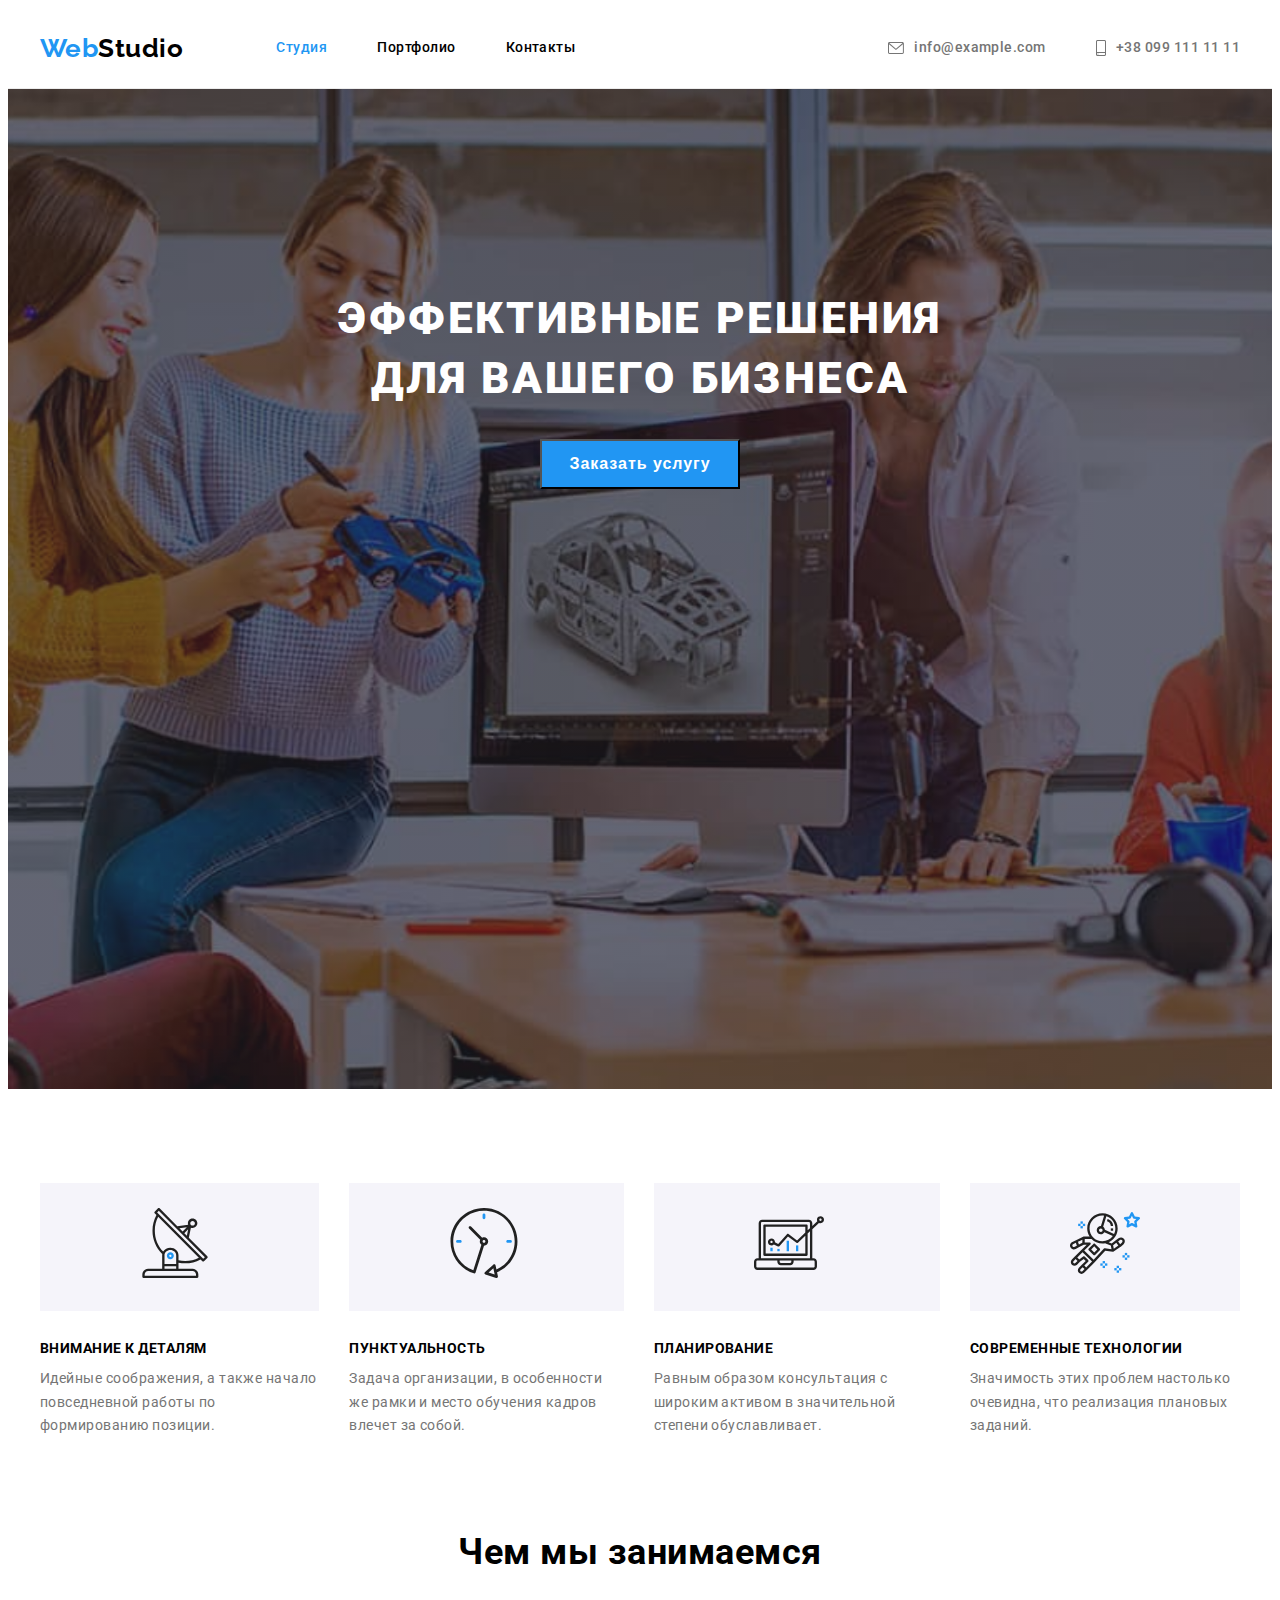
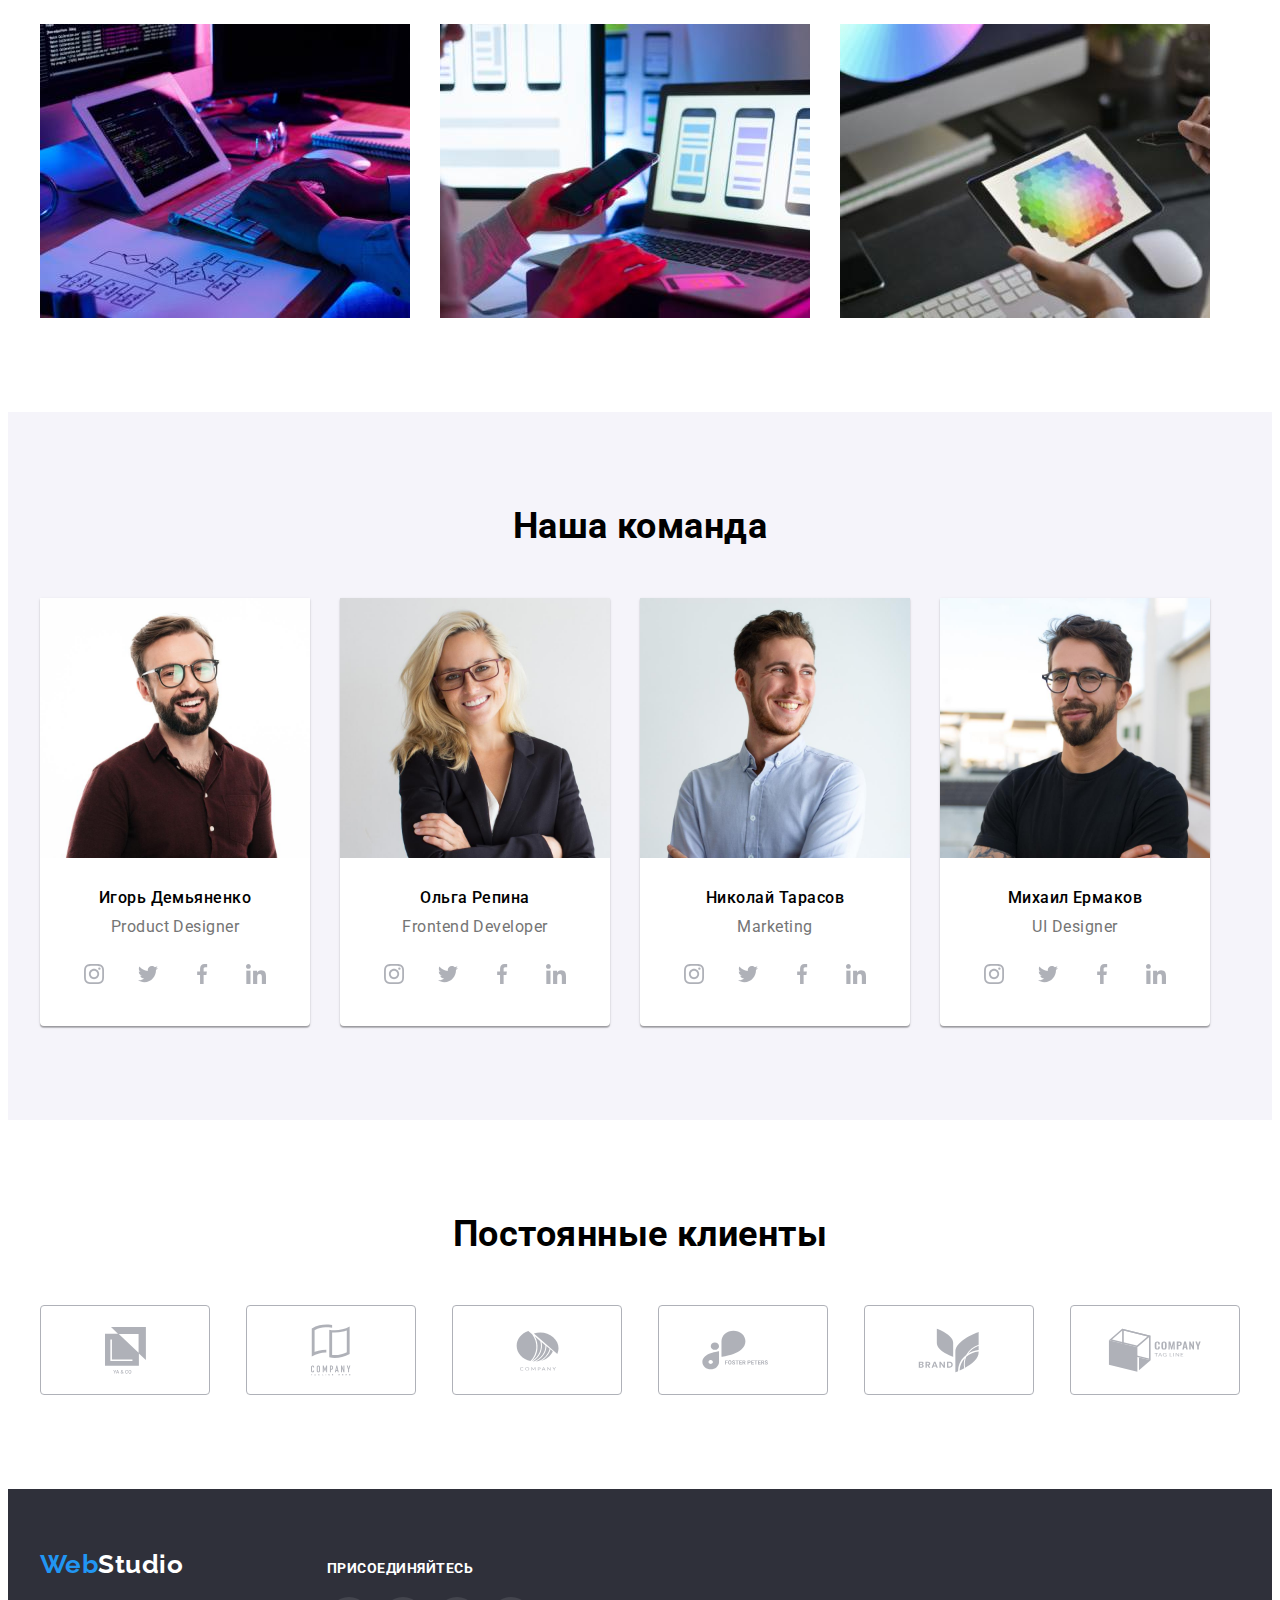
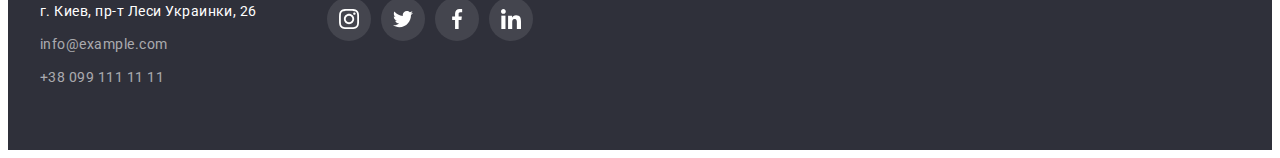
==== commit e956983f: "corrections task points HW-3 from 06.07.21" ====
--- a/index.html
+++ b/index.html
@@ -300,42 +300,42 @@
           <ul class="clients-logo-list">
             <li class="clients-logo-item">
               <a href="" class="clients-logo-link">
-                <svg class="clients-logo">
+                <svg class="clients-logo" width="41px" height="47px">
                   <use href="./images/icons.svg#icon-regular-clients-1"></use>
                 </svg>
               </a>
             </li>
             <li class="clients-logo-item">
               <a href="" class="clients-logo-link">
-                <svg class="clients-logo">
+                <svg class="clients-logo" width="40px" height="52px">
                   <use href="./images/icons.svg#icon-regular-clients-2"></use>
                 </svg>
               </a>
             </li>
             <li class="clients-logo-item">
               <a href="" class="clients-logo-link">
-                <svg class="clients-logo">
+                <svg class="clients-logo" width="43px" height="41px">
                   <use href="./images/icons.svg#icon-regular-clients-3"></use>
                 </svg>
               </a>
             </li>
             <li class="clients-logo-item">
               <a href="" class="clients-logo-link">
-                <svg class="clients-logo">
+                <svg class="clients-logo" width="84px" height="40px">
                   <use href="./images/icons.svg#icon-regular-clients-4"></use>
                 </svg>
               </a>
             </li>
             <li class="clients-logo-item">
               <a href="" class="clients-logo-link">
-                <svg class="clients-logo">
+                <svg class="clients-logo" width="62px" height="45px">
                   <use href="./images/icons.svg#icon-regular-clients-5"></use>
                 </svg>
               </a>
             </li>
             <li class="clients-logo-item">
               <a href="" class="clients-logo-link">
-                <svg class="clients-logo">
+                <svg class="clients-logo" width="94px" height="44px">
                   <use href="./images/icons.svg#icon-regular-clients-6"></use>
                 </svg>
               </a>
@@ -353,13 +353,13 @@
           >
           <address>
             <ul class="footer-info">
-              <li><p class="address">г. Киев, пр-т Леси Украинки, 26</p></li>
-              <li>
+              <li class="footer-item"><p class="address">г. Киев, пр-т Леси Украинки, 26</p></li>
+              <li class="footer-item">
                 <a class="nav-email-down" href="mailto:info@example.com"
                   >info@example.com</a
                 >
               </li>
-              <li>
+              <li class="footer-item">
                 <a class="nav-tel-down" href="tel:+380991111111"
                   >+38 099 111 11 11</a
                 >
--- a/css/styles.css
+++ b/css/styles.css
@@ -35,7 +35,7 @@
     padding: 0 15px;
 }
 .title {
-    margin-bottom: 50px;
+    padding-bottom: 50px;
 }
 /*логотип*/
 .logo {
@@ -70,10 +70,12 @@
 }
 .navigation {
     display: flex;
+    margin-left: 93px;
+}
+.navigation-item{
     font-size: 14px;
     font-weight: 500;
     line-height: 1.14;
-    margin-left: 93px;
 }
 .nav-buttons {
     color: black;
@@ -260,8 +262,8 @@
     text-align: center;
     font-size: 16px;
     font-weight: 500;
-    margin-top: 30px;
-    margin-bottom: 10px;
+    padding-top: 30px;
+    padding-bottom: 10px;
 }
 .role {
     text-align: center;
@@ -275,7 +277,7 @@
     list-style: none;
     display: flex;
     justify-content: space-between;
-    margin: 16px 32px 30px;
+    padding: 16px 32px 30px;
 }
 /* .social-list-item{
     margin: 0px;
@@ -326,15 +328,15 @@
     align-items: center;
     width: 170px;
     height: 90px;
-    fill: var(--grey-color);
-    border: 1px solid #afb1b8;
+    fill: var(--link-color);
+    border: 1px solid var(--link-color);
     box-sizing: border-box;
     border-radius: 4px;
 }
-.clients-logo {
+/* .clients-logo {
     width: 106px;
     height: 60px;
-}
+} */
 
 .clients-logo-link:hover,
 .clients-logo-link:focus {
@@ -356,6 +358,9 @@
     font-style: normal;
     line-height: 1.7;
     color: #ffffff;
+}
+.footer-item:not(:last-child){
+    margin-bottom: 9px;
 }
 .footer-blocks {
     display: flex;
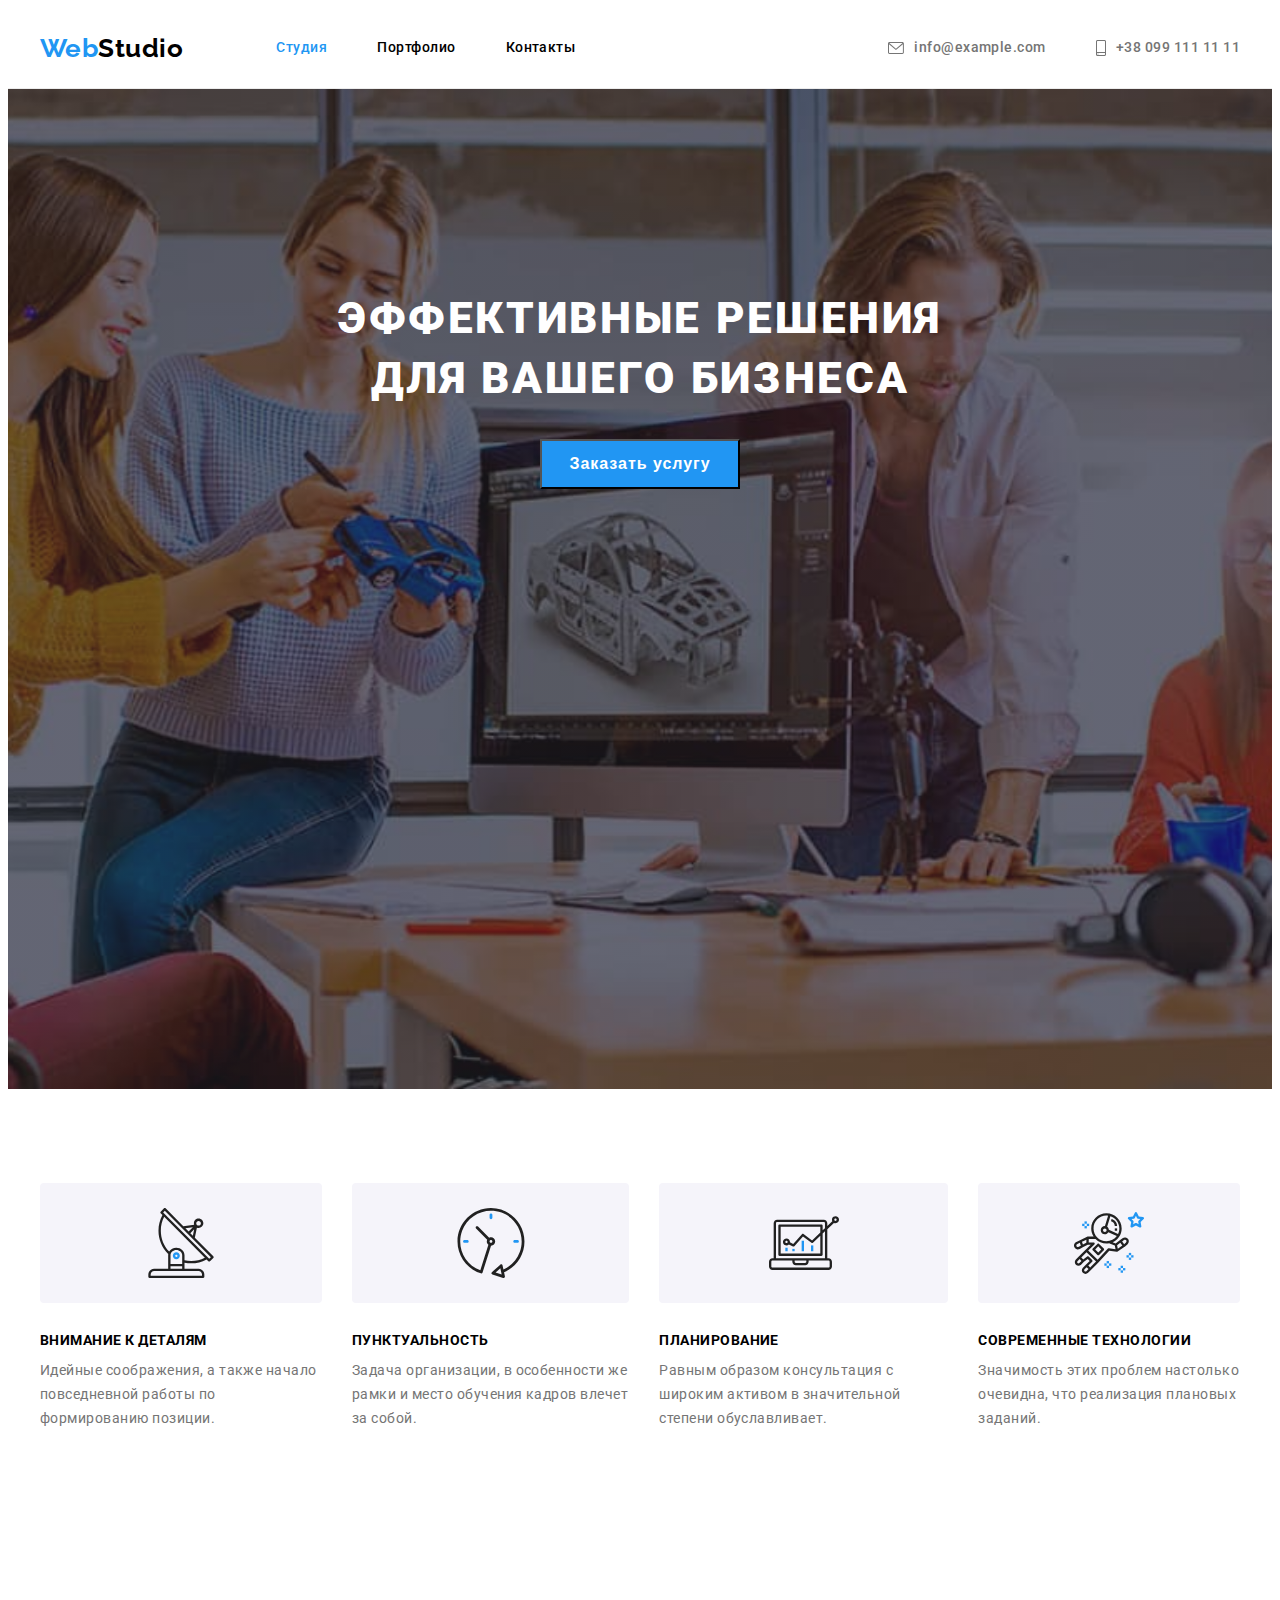
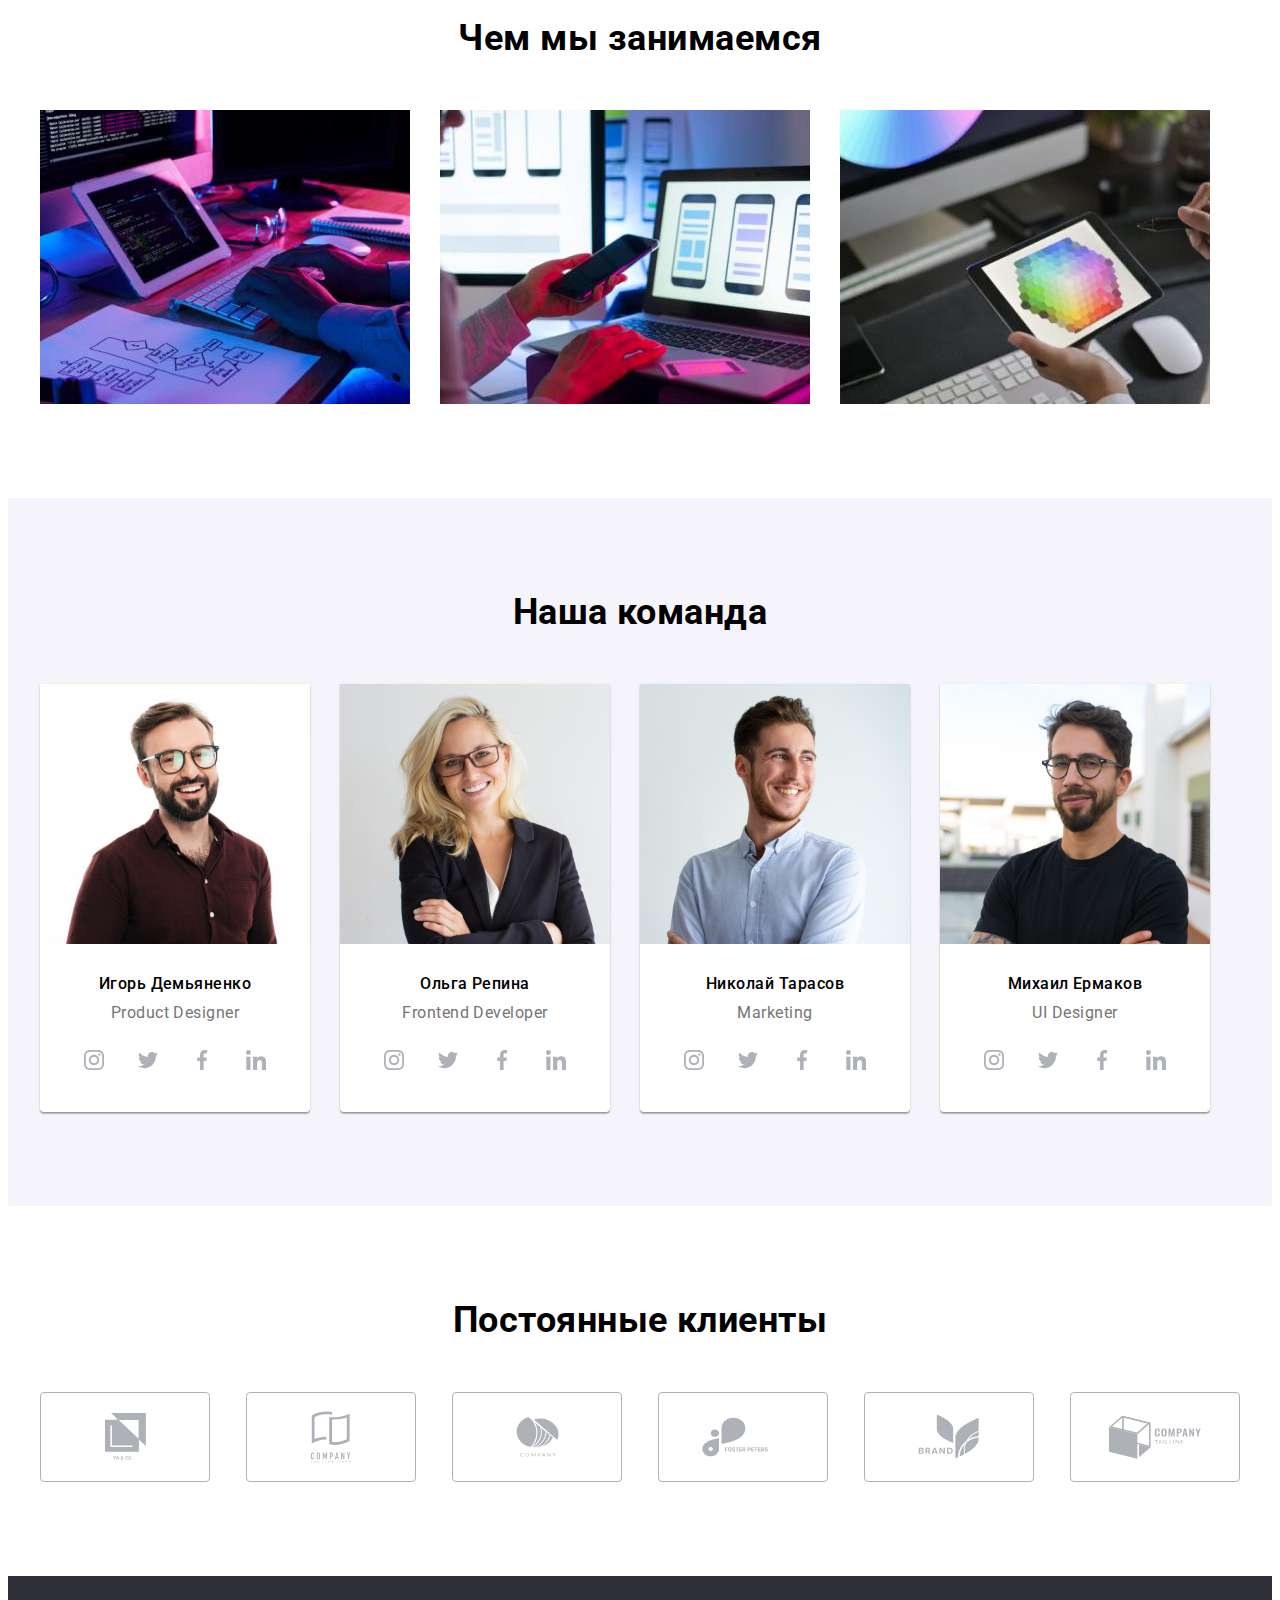
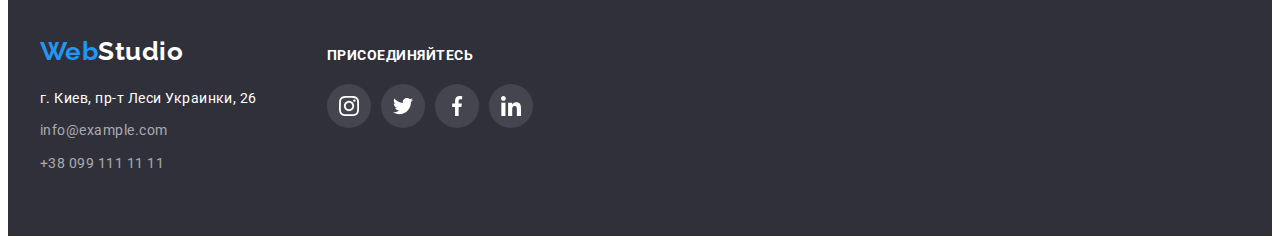
==== commit d6c529fb: "add corrections 07.07.21" ====
--- a/index.html
+++ b/index.html
@@ -28,13 +28,13 @@
           >
           <ul class="navigation">
             <li class="navigation-item">
-              <a class="nav-buttons current" href="index.html">Студия</a>
+              <a class="nav-link current" href="index.html">Студия</a>
             </li>
             <li class="navigation-item">
-              <a class="nav-buttons" href="portfolio.html">Портфолио</a>
+              <a class="nav-link" href="portfolio.html">Портфолио</a>
             </li>
             <li class="navigation-item">
-              <a class="nav-buttons" href="contacts.html">Контакты</a>
+              <a class="nav-link" href="contacts.html">Контакты</a>
             </li>
           </ul>
         </nav>
@@ -65,7 +65,7 @@
             <h1 class="main-congr">
               Эффективные решения <br />для вашего бизнеса
             </h1>
-            <button class="main-button">Заказать услугу</button>
+            <button type="button" class="main-button">Заказать услугу</button>
           </div>
         </div>
       </section>
@@ -145,156 +145,160 @@
           <ul class="team-list">
             <li class="team-card">
               <img src="images/ava1.jpg" alt="card1" width="270" />
+              <div class="team-card-subscript">
+                <h3 class="cardname">Игорь Демьяненко</h3>
+                <p class="role">Product Designer</p>
 
-              <h3 class="cardname">Игорь Демьяненко</h3>
-              <p class="role">Product Designer</p>
-
-              <ul class="social-list">
-                <li class="social-list-item">
-                  <a class="social-list-link" href="">
-                    <svg class="social-list-icon" width="20px" height="20px">
-                      <use href="./images/icons.svg#icon-instagram"></use>
-                    </svg>
-                  </a>
-                </li>
-                <li class="social-list-item">
-                  <a class="social-list-link" href="">
-                    <svg class="social-list-icon" width="20px" height="20px">
-                      <use href="./images/icons.svg#icon-twitter"></use>
-                    </svg>
-                  </a>
-                </li>
-                <li class="social-list-item">
-                  <a class="social-list-link" href="">
-                    <svg class="social-list-icon" width="20px" height="20px">
-                      <use href="./images/icons.svg#icon-facebook"></use>
-                    </svg>
-                  </a>
-                </li>
-                <li class="social-list-item">
-                  <a class="social-list-link" href="">
-                    <svg class="social-list-icon" width="20px" height="20px">
-                      <use href="./images/icons.svg#icon-linkedin"></use>
-                    </svg>
-                  </a>
-                </li>
-              </ul>
+                <ul class="social-list">
+                  <li class="social-list-item">
+                    <a class="social-list-link" href="">
+                      <svg class="social-list-icon" width="20px" height="20px">
+                        <use href="./images/icons.svg#icon-instagram"></use>
+                      </svg>
+                    </a>
+                  </li>
+                  <li class="social-list-item">
+                    <a class="social-list-link" href="">
+                      <svg class="social-list-icon" width="20px" height="20px">
+                        <use href="./images/icons.svg#icon-twitter"></use>
+                      </svg>
+                    </a>
+                  </li>
+                  <li class="social-list-item">
+                    <a class="social-list-link" href="">
+                      <svg class="social-list-icon" width="20px" height="20px">
+                        <use href="./images/icons.svg#icon-facebook"></use>
+                      </svg>
+                    </a>
+                  </li>
+                  <li class="social-list-item">
+                    <a class="social-list-link" href="">
+                      <svg class="social-list-icon" width="20px" height="20px">
+                        <use href="./images/icons.svg#icon-linkedin"></use>
+                      </svg>
+                    </a>
+                  </li>
+                </ul>
+              </div>  
             </li>
             <li class="team-card">
               <img src="images/ava2.jpg" alt="card2" width="270" />
+              <div class="team-card-subscript">
+                <h3 class="cardname">Ольга Репина</h3>
+                <p class="role">Frontend Developer</p>
 
-              <h3 class="cardname">Ольга Репина</h3>
-              <p class="role">Frontend Developer</p>
-
-              <ul class="social-list">
-                <li class="social-list-item">
-                  <a class="social-list-link" href="">
-                    <svg class="social-list-icon" width="20px" height="20px">
-                      <use href="./images/icons.svg#icon-instagram"></use>
-                    </svg>
-                  </a>
-                </li>
-                <li class="social-list-item">
-                  <a class="social-list-link" href="">
-                    <svg class="social-list-icon" width="20px" height="20px">
-                      <use href="./images/icons.svg#icon-twitter"></use>
-                    </svg>
-                  </a>
-                </li>
-                <li class="social-list-item">
-                  <a class="social-list-link" href="">
-                    <svg class="social-list-icon" width="20px" height="20px">
-                      <use href="./images/icons.svg#icon-facebook"></use>
-                    </svg>
-                  </a>
-                </li>
-                <li class="social-list-item">
-                  <a class="social-list-link" href="">
-                    <svg class="social-list-icon" width="20px" height="20px">
-                      <use href="./images/icons.svg#icon-linkedin"></use>
-                    </svg>
-                  </a>
-                </li>
-              </ul>
+                <ul class="social-list">
+                  <li class="social-list-item">
+                    <a class="social-list-link" href="">
+                      <svg class="social-list-icon" width="20px" height="20px">
+                        <use href="./images/icons.svg#icon-instagram"></use>
+                      </svg>
+                    </a>
+                  </li>
+                  <li class="social-list-item">
+                    <a class="social-list-link" href="">
+                      <svg class="social-list-icon" width="20px" height="20px">
+                        <use href="./images/icons.svg#icon-twitter"></use>
+                      </svg>
+                    </a>
+                  </li>
+                  <li class="social-list-item">
+                    <a class="social-list-link" href="">
+                      <svg class="social-list-icon" width="20px" height="20px">
+                        <use href="./images/icons.svg#icon-facebook"></use>
+                      </svg>
+                    </a>
+                  </li>
+                  <li class="social-list-item">
+                    <a class="social-list-link" href="">
+                      <svg class="social-list-icon" width="20px" height="20px">
+                        <use href="./images/icons.svg#icon-linkedin"></use>
+                      </svg>
+                    </a>
+                  </li>
+                </ul>
+              </div>  
             </li>
             <li class="team-card">
               <img src="images/ava3.jpg" alt="card3" width="270" />
+              <div class="team-card-subscript">
+                <h3 class="cardname">Николай Тарасов</h3>
+                <p class="role">Marketing</p>
 
-              <h3 class="cardname">Николай Тарасов</h3>
-              <p class="role">Marketing</p>
-
-              <ul class="social-list">
-                <li class="social-list-item">
-                  <a class="social-list-link" href="">
-                    <svg class="social-list-icon" width="20px" height="20px">
-                      <use href="./images/icons.svg#icon-instagram"></use>
-                    </svg>
-                  </a>
-                </li>
-                <li class="social-list-item">
-                  <a class="social-list-link" href="">
-                    <svg class="social-list-icon" width="20px" height="20px">
-                      <use href="./images/icons.svg#icon-twitter"></use>
-                    </svg>
-                  </a>
-                </li>
-                <li class="social-list-item">
-                  <a class="social-list-link" href="">
-                    <svg class="social-list-icon" width="20px" height="20px">
-                      <use href="./images/icons.svg#icon-facebook"></use>
-                    </svg>
-                  </a>
-                </li>
-                <li class="social-list-item">
-                  <a class="social-list-link" href="">
-                    <svg class="social-list-icon" width="20px" height="20px">
-                      <use href="./images/icons.svg#icon-linkedin"></use>
-                    </svg>
-                  </a>
-                </li>
-              </ul>
+                <ul class="social-list">
+                  <li class="social-list-item">
+                    <a class="social-list-link" href="">
+                      <svg class="social-list-icon" width="20px" height="20px">
+                        <use href="./images/icons.svg#icon-instagram"></use>
+                      </svg>
+                    </a>
+                  </li>
+                  <li class="social-list-item">
+                    <a class="social-list-link" href="">
+                      <svg class="social-list-icon" width="20px" height="20px">
+                        <use href="./images/icons.svg#icon-twitter"></use>
+                      </svg>
+                    </a>
+                  </li>
+                  <li class="social-list-item">
+                    <a class="social-list-link" href="">
+                      <svg class="social-list-icon" width="20px" height="20px">
+                        <use href="./images/icons.svg#icon-facebook"></use>
+                      </svg>
+                    </a>
+                  </li>
+                  <li class="social-list-item">
+                    <a class="social-list-link" href="">
+                      <svg class="social-list-icon" width="20px" height="20px">
+                        <use href="./images/icons.svg#icon-linkedin"></use>
+                      </svg>
+                    </a>
+                  </li>
+                </ul>
+              </div>  
             </li>
             <li class="team-card">
               <img src="images/ava4.jpg" alt="card4" width="270" />
+              <div class="team-card-subscript">
+                <h3 class="cardname">Михаил Ермаков</h3>
+                <p class="role">UI Designer</p>
 
-              <h3 class="cardname">Михаил Ермаков</h3>
-              <p class="role">UI Designer</p>
-
-              <ul class="social-list">
-                <li class="social-list-item">
-                  <a class="social-list-link" href="">
-                    <svg class="social-list-icon" width="20px" height="20px">
-                      <use href="./images/icons.svg#icon-instagram"></use>
-                    </svg>
-                  </a>
-                </li>
-                <li class="social-list-item">
-                  <a class="social-list-link" href="">
-                    <svg class="social-list-icon" width="20px" height="20px">
-                      <use href="./images/icons.svg#icon-twitter"></use>
-                    </svg>
-                  </a>
-                </li>
-                <li class="social-list-item">
-                  <a class="social-list-link" href="">
-                    <svg class="social-list-icon" width="20px" height="20px">
-                      <use href="./images/icons.svg#icon-facebook"></use>
-                    </svg>
-                  </a>
-                </li>
-                <li class="social-list-item">
-                  <a class="social-list-link" href="">
-                    <svg class="social-list-icon" width="20px" height="20px">
-                      <use href="./images/icons.svg#icon-linkedin"></use>
-                    </svg>
-                  </a>
-                </li>
-              </ul>
+                <ul class="social-list">
+                  <li class="social-list-item">
+                    <a class="social-list-link" href="">
+                      <svg class="social-list-icon" width="20px" height="20px">
+                        <use href="./images/icons.svg#icon-instagram"></use>
+                      </svg>
+                    </a>
+                  </li>
+                  <li class="social-list-item">
+                    <a class="social-list-link" href="">
+                      <svg class="social-list-icon" width="20px" height="20px">
+                        <use href="./images/icons.svg#icon-twitter"></use>
+                      </svg>
+                    </a>
+                  </li>
+                  <li class="social-list-item">
+                    <a class="social-list-link" href="">
+                      <svg class="social-list-icon" width="20px" height="20px">
+                        <use href="./images/icons.svg#icon-facebook"></use>
+                      </svg>
+                    </a>
+                  </li>
+                  <li class="social-list-item">
+                    <a class="social-list-link" href="">
+                      <svg class="social-list-icon" width="20px" height="20px">
+                        <use href="./images/icons.svg#icon-linkedin"></use>
+                      </svg>
+                    </a>
+                  </li>
+                </ul>
+              </div>
             </li>
           </ul>
         </div>
       </section>
-      <section class="regular-clients section">
+      <section class="section">
         <div class="container">
           <h2 class="clients-title title">Постоянные клиенты</h2>
           <ul class="clients-logo-list">
@@ -351,9 +355,9 @@
           <a href="index.html" class="logo"
             ><span class="logo1">Web</span>Studio</a
           >
-          <address>
+          <address class="address">
             <ul class="footer-info">
-              <li class="footer-item"><p class="address">г. Киев, пр-т Леси Украинки, 26</p></li>
+              <li class="footer-item"><p>г. Киев, пр-т Леси Украинки, 26</p></li>
               <li class="footer-item">
                 <a class="nav-email-down" href="mailto:info@example.com"
                   >info@example.com</a
--- a/css/styles.css
+++ b/css/styles.css
@@ -20,8 +20,7 @@
     margin: 0;
     padding: 0;
 }
-ul,
-li {
+ul {
     list-style: none;
 }
 img {
@@ -35,7 +34,7 @@
     padding: 0 15px;
 }
 .title {
-    padding-bottom: 50px;
+    margin-bottom: 50px;
 }
 /*логотип*/
 .logo {
@@ -62,11 +61,9 @@
     border-bottom: 1px solid #ececec;
     height: 80px;
     display: flex;
-    align-items: center;
 }
 .header-flex {
     display: flex;
-    justify-content: center;
 }
 .navigation {
     display: flex;
@@ -77,10 +74,10 @@
     font-weight: 500;
     line-height: 1.14;
 }
-.nav-buttons {
+.nav-link {
     color: black;
 }
-.navigation-item:not(:last-of-type) {
+.navigation-item:not(:last-child) {
     margin-right: 50px;
 }
 /* .navigation-item{
@@ -93,19 +90,18 @@
     justify-content: center;
     align-items: center;
 } */
-.nav-buttons:hover,
-.nav-buttons:focus {
-    color: var(--hover-color);
-}
-.nav-buttons:active {
+.nav-link:hover,
+.nav-link:focus {
+    color: var(--hover-color);
+}
+.nav-link:active {
     color: #2196f3;
 }
-.nav-buttons.current {
+.nav-link.current {
     color: var(--hover-color);
 }
 .nav-contacts {
     align-items: center;
-    padding-left: 0px;
     display: inline-flex;
     margin-left: auto;
 }
@@ -142,7 +138,7 @@
     background-color: #2f303a;
     background-image: linear-gradient(rgba(47, 48, 58, 0.4), rgba(47, 48, 58, 0.4)), url("../images/hero-image.jpg");
     max-width: 1600px;
-    min-height: 600px;
+    height: 600px;
     background-size: cover;
     background-position: center;
     padding: 200px 0;
@@ -181,13 +177,11 @@
 }
 .princips-list {
     display: flex;
-    padding-left: 0px;
 }
 .princips:not(::last-child) {
     margin-right: 30px;
 }
 .princips-title {
-    margin-top: 30px;
     margin-bottom: 10px;
     text-transform: uppercase;
     line-height: 1.14;
@@ -203,9 +197,9 @@
     line-height: 1.16;
     font-weight: bold;
 }
-
+/* 
 .princips-list h3 {
-}
+} */
 .princips {
     font-size: 14px;
     line-height: 1.7;
@@ -213,31 +207,32 @@
 .princips:not(:last-child) {
     margin-right: 30px;
 }
-.icon {
-    background-position: center;
-    margin: 25px 100px;
-}
+/* .icon {
+    
+  
+} */
 .princips-icon-overlay {
+    display: flex;
+    justify-content: center;
     background-color: #f5f4fa;
-    background-size: 270px 120px;
+    border-radius: 4px;
     margin-bottom: 30px;
+    padding: 25px 0;
+
 }
 
 /**activities**/
-.activities {
-    display: flex;
+/* .activities {
     padding-top: 0;
-}
+} */
 .activities-title {
     text-align: center;
 }
 .activities-list {
-    padding-left: 0px;
-    list-style-type: none;
     display: flex;
 }
 .activities-item:not(:last-child) {
-    padding-right: 30px;
+    margin-right: 30px;
 }
 /**our team section**/
 .our-team {
@@ -258,14 +253,17 @@
 .team-card:not(:last-child) {
     margin-right: 30px;
 }
+.team-card-subscript{
+    padding: 30px 0;
+}
 .cardname {
     text-align: center;
     font-size: 16px;
     font-weight: 500;
-    padding-top: 30px;
-    padding-bottom: 10px;
+    margin-bottom: 10px;
 }
 .role {
+    margin-bottom: 16px;
     text-align: center;
     font-size: 16px;
     color: var(--grey-color);
@@ -274,14 +272,12 @@
 
 /**social icons*/
 .social-list {
-    list-style: none;
-    display: flex;
-    justify-content: space-between;
-    padding: 16px 32px 30px;
-}
-/* .social-list-item{
-    margin: 0px;
-} */
+    display: flex;
+    justify-content: center;
+}
+.social-list-item:not(:last-child){
+    margin-right: 10px;
+}
 .social-list-link {
     display: flex;
     align-items: center;
@@ -291,9 +287,6 @@
     border-radius: 50%;
     fill: var(--link-color);
 }
-/* .social-list-icon{
-   width="20px" height="20px"
-} */
 
 .social-list-link:hover,
 .social-list-link:focus {
@@ -310,15 +303,10 @@
 }
 
 /** clients section**/
-.regular-clients {
-}
 .clients-title {
-    display: flex;
-    justify-content: center;
+    text-align: center;
 }
 .clients-logo-list {
-    padding: 0px;
-    list-style: none;
     display: flex;
     justify-content: space-between;
 }
@@ -349,9 +337,10 @@
     background-color: #2f303a;
     padding: 60px 0;
 }
-
+.address{
+    margin-top: 20px;
+}
 .footer-info {
-    margin-top: 20px;
     text-decoration: none;
     list-style: none;
     font-size: 14px;
@@ -390,10 +379,9 @@
 }
 .footer-container {
     display: flex;
-}
-.footer-social {
-    margin-top: 12px;
-}
+    align-items: baseline;
+}
+
 .footer-social .social-list {
     margin: 0px;
     padding: 0px;
@@ -459,6 +447,7 @@
     border: 1px solid #eeeeee;
 }
 .project h3 {
+    color: #000000;
     font-weight: 700;
     font-style: bold;
     font-size: 18px;
